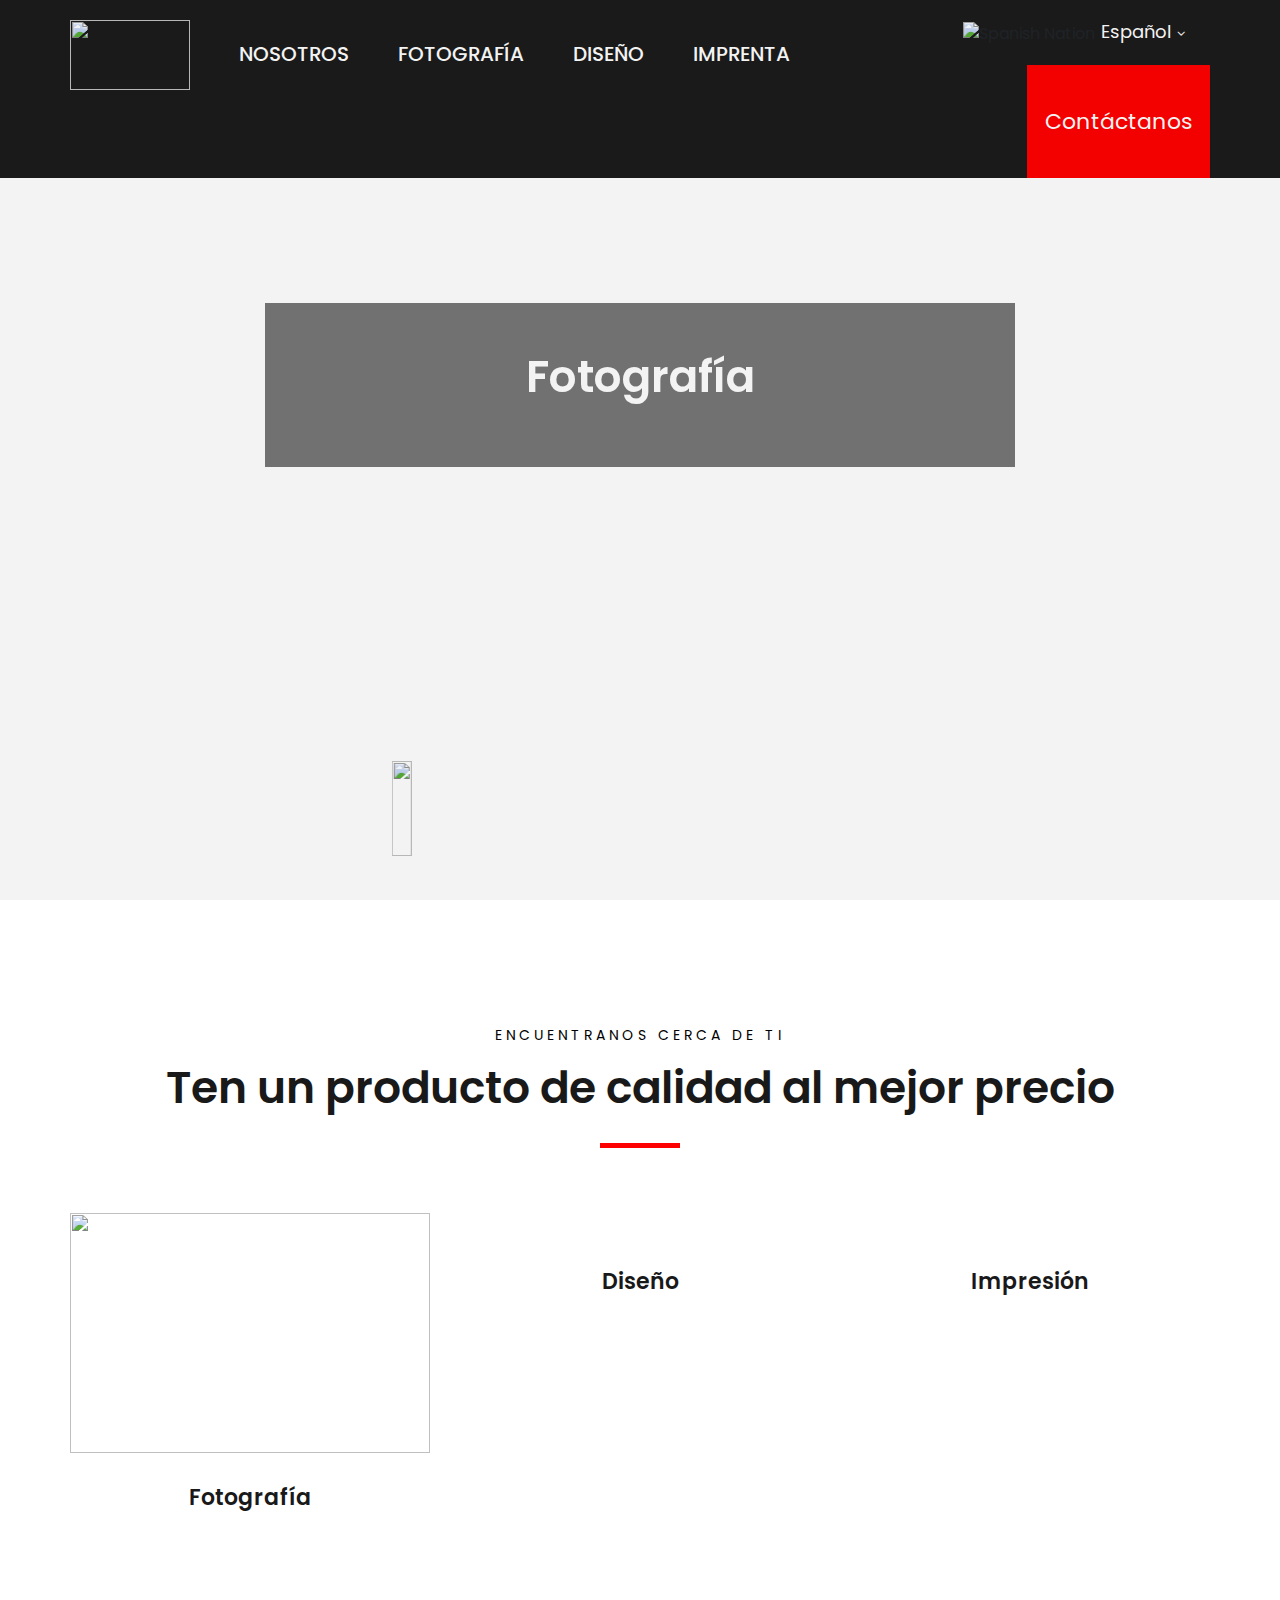
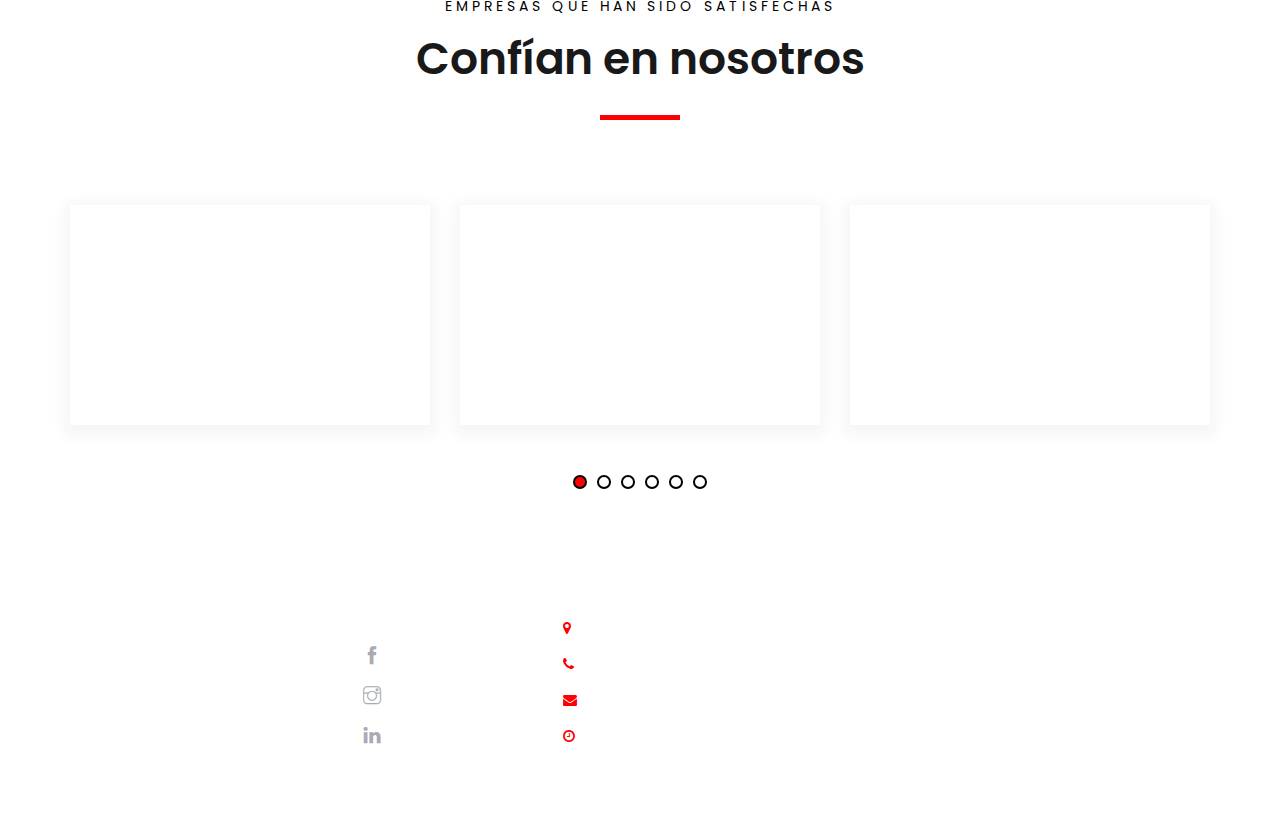
==== index.html @ b0d258b0 "Avance HTML's" ====
<!DOCTYPE html>
<html lang="zxx">

<head>
    <meta charset="UTF-8">
    <meta name="description" content="Editorial y Distribuidora de Libros S.A.C.">
    <meta name="keywords" content="Eddili, Santillana,libros, colegio, impresiones, banner">
    <meta name="viewport" content="width=device-width, initial-scale=1.0">
    <meta http-equiv="X-UA-Compatible" content="ie=edge">
    <title>Eddili S.A.C.</title>

    <!-- Google Font -->
    <link href="https://fonts.googleapis.com/css?family=Poppins:300,400,500,600,700,800,900&display=swap" rel="stylesheet">

    <!-- Css Styles -->
    <link rel="stylesheet" href="css/bootstrap.min.css" type="text/css">
    <link rel="stylesheet" href="css/font-awesome.min.css" type="text/css">
    <link rel="stylesheet" href="css/elegant-icons.css" type="text/css">
    <link rel="stylesheet" href="css/themify-icons.css" type="text/css">
    <link rel="stylesheet" href="css/nice-select.css" type="text/css">
    <link rel="stylesheet" href="css/jquery-ui.min.css" type="text/css">
    <link rel="stylesheet" href="css/owl.carousel.min.css" type="text/css">
    <link rel="stylesheet" href="css/magnific-popup.css" type="text/css">
    <link rel="stylesheet" href="css/slicknav.min.css" type="text/css">
    <link rel="stylesheet" href="css/style.css" type="text/css">
</head>

<body>
    <!-- Page Preloder -->
    <div id="preloder">
        <div class="loader"></div>
    </div>

    <!-- Offcanvas Menu Section Begin -->
    <div class="offcanvas-menu-overlay"></div>
    <div class="canvas-open">
        <i class="icon_menu"></i>
    </div>
    <div class="offcanvas-menu-wrapper">
        <div class="canvas-close">
            <i class="icon_close"></i>
        </div>
        <div class="language-bar">
            <div class="language-option">
                <img src="img/Flag_of_Peru.svg.png" alt="" height="16" width="36">
                <span>Español</span>
                <i class="fa fa-angle-down"></i>
                <div class="flag-dropdown">
                    <ul>
                        <li><a href="#">English</a></li>
                        <li><a href="#">Español</a></li>
                        
                    </ul>
                </div>
            </div>
            <div class="property-btn">
                <a href="./contact.html" class="property-sub">Solicitar cotización</a>
            </div>
        </div>
        <nav class="main-menu">
            <ul>
                <li class="active"><a href="./index.html">Inicio</a></li>
                <li><a href="./fotografia.html">Fotografía</a></li>
                <li><a href="./diseño.html">Diseño</a></li>
                <li><a href="./imprenta.html">Imprenta</a></li>
                <li><a href="./nosotros.html">Nosotros</a></li>
                <li><a href="./contacto.html">Contáctanos</a></li>
            </ul>
        </nav>
       
    </div>
    <!-- Offcanvas Menu Section End -->

    <!-- Header Section Begin -->
       <!-- Header Section Begin -->
   <header class="header-section">
    <div class="top-nav">
        <div class="container">
            <div class="row">
                <div class="col-lg-8">
                    <nav class="main-menu">
                        <ul>
                            <li><a href="./index.html"><img src="img/LOGO-2.png" alt="" height="70" width="120"></a></li>
                            <li><a href="./nosotros.html">Nosotros</a></li>
                            <li><a href="./fotografia.html">Fotografía</a></li>
                            <li><a href="./diseno.html">Diseño</a></li>
                            <li><a href="./imprenta.html">Imprenta</a></li>

                        </ul>
                    </nav>
                </div>
                <div class="col-lg-4">
                    <div class="top-right">
                        <div class="language-option">
                            <img src="img/Flag_of_Peru.svg.png" alt="Spanish Nation" height="16" width="36">
                            <span>Español</span>
                            <i class="fa fa-angle-down"></i>
                            <div class="flag-dropdown">
                                <ul>
                                    <li><a href="#">English</a></li>
                                    <li><a href="#">Español</a></li>
                                 
                                </ul>
                            </div>
                        </div>
                        <a href="./contacto.html" class="property-sub">Contáctanos</a>
                    </div>
                </div>
            </div>
        </div>
    </div>
    
</header>
<!-- Header End -->
    <!-- Header End -->

    <!-- Hero Section Begin -->
    <section class="hero-section">
        <div class="hero-items owl-carousel">
            <div class="single-hero-item set-bg" data-setbg="img/foto.jpg">
                <div class="container">
                    <div class="row">
                        <div class="col-lg-8 offset-lg-2">
                            <div class="hero-text">
                                
                                <h2>Fotografía</h2>
                               
                            </div>
                        </div>
                    </div>
                </div>
            </div>
            
            <div class="single-hero-item set-bg" data-setbg="img/dise.jpg">
                <div class="container">
                    <div class="row">
                        <div class="col-lg-8 offset-lg-2">
                            <div class="hero-text">
                                
                                <h2>Diseño</h2>
                               
                            </div>
                        </div>
                    </div>
                </div>
            </div>

            <div class="single-hero-item set-bg" data-setbg="img/FONDO---IMPRENTA.jpg">
                <div class="container">
                    <div class="row">
                        <div class="col-lg-8 offset-lg-2">
                            <div class="hero-text">
                                
                                <h2>Impresión</h2>
                               
                            </div>
                        </div>
                    </div>
                </div>
            </div>
            
        </div>
        <div class="thumbnail-pic">
            <div class="thumbs owl-carousel">
                <div class="item">
                    <img src="img/foto.jpg" alt="" height="95" width="150">
                </div>
                <div class="item">
                    <img src="img/dise.jpg" alt="">
                </div>
                <div class="item">
                    <img src="img/FONDO---IMPRENTA.jpg" alt="">
                </div>
            </div>
        </div>
    </section>
    <!-- Hero Section End -->

   

    <!-- How It Works Section Begin -->
    <section class="howit-works spad">
        <div class="container">
            <div class="row">
                <div class="col-lg-12">
                    <div class="section-title">
                        <span>Encuentranos cerca de ti</span>
                        <h2>Ten un producto de calidad al mejor precio</h2>
                    </div>
                </div>
            </div>
            <div class="row">
                <div class="col-lg-4">
                    <div class="single-howit-works">
                        <img src="img/foto.jpg" alt="" height="240" width="360">
                        <h4>Fotografía</h4>
                        
                    </div>
                </div>
                <div class="col-lg-4">
                    <div class="single-howit-works">
                        <img src="img/dise.jpg" alt="">
                        <h4>Diseño</h4>
                     
                    </div>
                </div>
                <div class="col-lg-4">
                    <div class="single-howit-works">
                        <img src="img/FONDO---IMPRENTA.jpg" alt="">
                        <h4>Impresión</h4>
                      
                    </div>
                </div>
            </div>
        </div>
    </section>
    <!-- How It Works Section End -->

    <!-- Feature Section Begin -->

    <!-- Partner Carousel Section Begin -->
    <div class="container">
        <div class="row">
            <div class="col-lg-12">
                <div class="section-title">
                    <span>Empresas que han sido satisfechas</span>
                    <h2>Confían en nosotros</h2>
                </div>
            </div>
        </div>
   
    
    <!-- Partner Carousel Section End -->   
            
            

            <div class="row">
                <div class="feature-carousel owl-carousel">
                    

                    <div class="col-lg-4">
                        <div class="feature-item">
                            <div class="fi-pic set-bg">
                                <div class="pic-tag">
                                    <img src="img/eddili/owner/CLIENTES/Larcomar.png" alt="">
                                </div>
                            </div>
                        </div>
                    </div>

                    <div class="col-lg-4">
                        <div class="feature-item">
                            <div class="fi-pic set-bg">
                                <div class="pic-tag">
                                    <img src="img/eddili/owner/CLIENTES/ATÚN FLORIDA.jpg" alt="">
                                </div>
                            </div>
                        </div>
                    </div>

                    <div class="col-lg-4">
                        <div class="feature-item">
                            <div class="fi-pic set-bg">
                                <div class="pic-tag">
                                    <img src="img/eddili/owner/CLIENTES/CENCOSUD.jpg" alt="">
                                </div>
                            </div>
                        </div>
                    </div>

                    <div class="col-lg-4">
                        <div class="feature-item">
                            <div class="fi-pic set-bg">
                                <div class="pic-tag">
                                    <img src="img/eddili/owner/CLIENTES/CONTOMETROS ESPECIALES.jpg" alt="">
                                </div>
                            </div>
                        </div>
                    </div>

                    <div class="col-lg-4">
                        <div class="feature-item">
                            <div class="fi-pic set-bg">
                                <div class="pic-tag">
                                    <img src="img/eddili/owner/CLIENTES/CORPORACIÓN FURUKAWA.jpg" alt="">
                                </div>
                            </div>
                        </div>
                    </div>

                    <div class="col-lg-4">
                        <div class="feature-item">
                            <div class="fi-pic set-bg">
                                <div class="pic-tag">
                                    <img src="img/eddili/owner/CLIENTES/GRUPO SAN PABLO.jpg" alt="">
                                </div>
                            </div>
                        </div>
                    </div>

                    <div class="col-lg-4">
                        <div class="feature-item">
                            <div class="fi-pic set-bg">
                                <div class="pic-tag">
                                    <img src="img/eddili/owner/CLIENTES/IK RESTAURANTE.jpg" alt="">
                                </div>
                            </div>
                        </div>
                    </div>

                    <div class="col-lg-4">
                        <div class="feature-item">
                            <div class="fi-pic set-bg">
                                <div class="pic-tag">
                                    <img src="img/eddili/owner/CLIENTES/MINKA.jpg" alt="">
                                </div>
                            </div>
                        </div>
                    </div>

                    <div class="col-lg-4">
                        <div class="feature-item">
                            <div class="fi-pic set-bg">
                                <div class="pic-tag">
                                    <img src="img/eddili/owner/CLIENTES/MUNICIPALIDAD DE SAN MIGUEL.jpg" alt="">
                                </div>
                            </div>
                        </div>
                    </div>

                    <div class="col-lg-4">
                        <div class="feature-item">
                            <div class="fi-pic set-bg">
                                <div class="pic-tag">
                                    <img src="img/eddili/owner/CLIENTES/TOTTUS.jpg" alt="">
                                </div>
                            </div>
                        </div>
                    </div>

                    <div class="col-lg-4">
                        <div class="feature-item">
                            <div class="fi-pic set-bg">
                                <div class="pic-tag">
                                    <img src="img/eddili/owner/CLIENTES/TURRON JOEL.jpg" alt="">
                                </div>
                            </div>
                        </div>
                    </div>

                    <div class="col-lg-4">
                        <div class="feature-item">
                            <div class="fi-pic set-bg">
                                <div class="pic-tag">
                                    <img src="img/eddili/owner/CLIENTES/Universidad_de_Lima_logo.png" alt="">
                                </div>
                            </div>
                        </div>
                    </div>

                    <div class="col-lg-4">
                        <div class="feature-item">
                            <div class="fi-pic set-bg">
                                <div class="pic-tag">
                                    <img src="img/eddili/owner/CLIENTES/GLP.jpg" alt="">
                                </div>
                            </div>
                        </div>
                    </div>

                    <div class="col-lg-4">
                        <div class="feature-item">
                            <div class="fi-pic set-bg">
                                <div class="pic-tag">
                                    <img src="img/eddili/owner/CLIENTES/KIO.jpg" alt="">
                                </div>
                            </div>
                        </div>
                    </div>

                    <div class="col-lg-4">
                        <div class="feature-item">
                            <div class="fi-pic set-bg">
                                <div class="pic-tag">
                                    <img src="img/eddili/owner/CLIENTES/logo plaza norte.jpg" alt="">
                                </div>
                            </div>
                        </div>
                    </div>

                    <div class="col-lg-4">
                        <div class="feature-item">
                            <div class="fi-pic set-bg">
                                <div class="pic-tag">
                                    <img src="img/eddili/owner/CLIENTES/MIS COSTILLITAS.jpg" alt="">
                                </div>
                            </div>
                        </div>
                    </div>

                    <div class="col-lg-4">
                        <div class="feature-item">
                            <div class="fi-pic set-bg">
                                <div class="pic-tag">
                                    <img src="img/eddili/owner/CLIENTES/FARMAINDUSTRIA.jpg" alt="">
                                </div>
                            </div>
                        </div>
                    </div>


                    




                    
                </div>
            </div>
        </div>
    </section>
    <!-- Feature Section End -->

    <!-- Video Section Begin -->
    
    <!-- Video Section End -->

    


   

   
 

  <!-- Footer Section Begin -->
 <footer class="footer-section set-bg" data-setbg="img/footer-bg.jpg">
    <div class="container">
        <div class="footer-text">
            <div class="row">
                <div class="col-lg-3">
                    <div class="footer-logo">
                        <div class="logo">
                            <a href="#"><img src="img/logo_blanco.png" alt=""></a>
                        </div>
                        
                    </div>
                </div>
                
                <div class="col-lg-2">
                    <div class="footer-widget">
                        <h4>Redes Sociales</h4>
                        <ul class="social">
                            <li><i class="ti-facebook"></i> <a href="https://www.facebook.com/eddilisacperu/?modal=admin_todo_tour" target="_blank">Facebook</a></li>
                            <li><i class="ti-instagram"></i> <a href="https://www.instagram.com/eddilisac_peru/?hl=es-la" target="_blank">Instagram</a></li>
                            <li><i class="ti-linkedin"></i> <a href="https://www.linkedin.com/company/eddilisacperu/?originalSubdomain=pe" target="_blank">LinkedIn</a></li>
                        </ul>
                    </div>
                </div>
                <div class="verticalLine">
                    </div>
                <div class="col-lg-6">
                    <div class="footer-widget">
                        <h4>Contáctanos</h4>
                        <ul class="contact-option">
                            <li><i class="fa fa-map-marker"></i> Av. Universitaria 636 San Miguel - Lima</li>
                            <li><i class="fa fa-phone"></i>997921551 / 01-263-6697</li>
                            <li><i class="fa fa-envelope"></i> luisgescudero@hotmail.com / eddilisac@gmail.com</li>
                            <li><i class="fa fa-clock-o"></i> Lun - Sab, 09 AM - 09 PM</li>
                        </ul>
                    </div>
                </div>
            </div>
        </div>
    </div>
</footer>
<!-- Footer Section End -->

    <!-- Js Plugins -->
    <script src="js/jquery-3.3.1.min.js"></script>
    <script src="js/bootstrap.min.js"></script>
    <script src="js/jquery.magnific-popup.min.js"></script>
    <script src="js/jquery.nice-select.min.js"></script>
    <script src="js/jquery.slicknav.js"></script>
    <script src="js/jquery-ui.min.js"></script>
    <script src="js/owl.carousel.min.js"></script>
    <script src="js/main.js"></script>
</body>

</html>
---- css/elegant-icons.css ----
@font-face {
	font-family: 'ElegantIcons';
	src:url('../fonts/ElegantIcons.eot');
	src:url('../fonts/ElegantIcons.eot?#iefix') format('embedded-opentype'),
		url('../fonts/ElegantIcons.woff') format('woff'),
		url('../fonts/ElegantIcons.ttf') format('truetype'),
		url('../fonts/ElegantIcons.svg#ElegantIcons') format('svg');
	font-weight: normal;
	font-style: normal;
}

/* Use the following CSS code if you want to use data attributes for inserting your icons */
[data-icon]:before {
	font-family: 'ElegantIcons';
	content: attr(data-icon);
	speak: none;
	font-weight: normal;
	font-variant: normal;
	text-transform: none;
	line-height: 1;
	-webkit-font-smoothing: antialiased;
	-moz-osx-font-smoothing: grayscale;
}

/* Use the following CSS code if you want to have a class per icon */
/*
Instead of a list of all class selectors,
you can use the generic selector below, but it's slower:
[class*="your-class-prefix"] {
*/
.arrow_up, .arrow_down, .arrow_left, .arrow_right, .arrow_left-up, .arrow_right-up, .arrow_right-down, .arrow_left-down, .arrow-up-down, .arrow_up-down_alt, .arrow_left-right_alt, .arrow_left-right, .arrow_expand_alt2, .arrow_expand_alt, .arrow_condense, .arrow_expand, .arrow_move, .arrow_carrot-up, .arrow_carrot-down, .arrow_carrot-left, .arrow_carrot-right, .arrow_carrot-2up, .arrow_carrot-2down, .arrow_carrot-2left, .arrow_carrot-2right, .arrow_carrot-up_alt2, .arrow_carrot-down_alt2, .arrow_carrot-left_alt2, .arrow_carrot-right_alt2, .arrow_carrot-2up_alt2, .arrow_carrot-2down_alt2, .arrow_carrot-2left_alt2, .arrow_carrot-2right_alt2, .arrow_triangle-up, .arrow_triangle-down, .arrow_triangle-left, .arrow_triangle-right, .arrow_triangle-up_alt2, .arrow_triangle-down_alt2, .arrow_triangle-left_alt2, .arrow_triangle-right_alt2, .arrow_back, .icon_minus-06, .icon_plus, .icon_close, .icon_check, .icon_minus_alt2, .icon_plus_alt2, .icon_close_alt2, .icon_check_alt2, .icon_zoom-out_alt, .icon_zoom-in_alt, .icon_search, .icon_box-empty, .icon_box-selected, .icon_minus-box, .icon_plus-box, .icon_box-checked, .icon_circle-empty, .icon_circle-slelected, .icon_stop_alt2, .icon_stop, .icon_pause_alt2, .icon_pause, .icon_menu, .icon_menu-square_alt2, .icon_menu-circle_alt2, .icon_ul, .icon_ol, .icon_adjust-horiz, .icon_adjust-vert, .icon_document_alt, .icon_documents_alt, .icon_pencil, .icon_pencil-edit_alt, .icon_pencil-edit, .icon_folder-alt, .icon_folder-open_alt, .icon_folder-add_alt, .icon_info_alt, .icon_error-oct_alt, .icon_error-circle_alt, .icon_error-triangle_alt, .icon_question_alt2, .icon_question, .icon_comment_alt, .icon_chat_alt, .icon_vol-mute_alt, .icon_volume-low_alt, .icon_volume-high_alt, .icon_quotations, .icon_quotations_alt2, .icon_clock_alt, .icon_lock_alt, .icon_lock-open_alt, .icon_key_alt, .icon_cloud_alt, .icon_cloud-upload_alt, .icon_cloud-download_alt, .icon_image, .icon_images, .icon_lightbulb_alt, .icon_gift_alt, .icon_house_alt, .icon_genius, .icon_mobile, .icon_tablet, .icon_laptop, .icon_desktop, .icon_camera_alt, .icon_mail_alt, .icon_cone_alt, .icon_ribbon_alt, .icon_bag_alt, .icon_creditcard, .icon_cart_alt, .icon_paperclip, .icon_tag_alt, .icon_tags_alt, .icon_trash_alt, .icon_cursor_alt, .icon_mic_alt, .icon_compass_alt, .icon_pin_alt, .icon_pushpin_alt, .icon_map_alt, .icon_drawer_alt, .icon_toolbox_alt, .icon_book_alt, .icon_calendar, .icon_film, .icon_table, .icon_contacts_alt, .icon_headphones, .icon_lifesaver, .icon_piechart, .icon_refresh, .icon_link_alt, .icon_link, .icon_loading, .icon_blocked, .icon_archive_alt, .icon_heart_alt, .icon_star_alt, .icon_star-half_alt, .icon_star, .icon_star-half, .icon_tools, .icon_tool, .icon_cog, .icon_cogs, .arrow_up_alt, .arrow_down_alt, .arrow_left_alt, .arrow_right_alt, .arrow_left-up_alt, .arrow_right-up_alt, .arrow_right-down_alt, .arrow_left-down_alt, .arrow_condense_alt, .arrow_expand_alt3, .arrow_carrot_up_alt, .arrow_carrot-down_alt, .arrow_carrot-left_alt, .arrow_carrot-right_alt, .arrow_carrot-2up_alt, .arrow_carrot-2dwnn_alt, .arrow_carrot-2left_alt, .arrow_carrot-2right_alt, .arrow_triangle-up_alt, .arrow_triangle-down_alt, .arrow_triangle-left_alt, .arrow_triangle-right_alt, .icon_minus_alt, .icon_plus_alt, .icon_close_alt, .icon_check_alt, .icon_zoom-out, .icon_zoom-in, .icon_stop_alt, .icon_menu-square_alt, .icon_menu-circle_alt, .icon_document, .icon_documents, .icon_pencil_alt, .icon_folder, .icon_folder-open, .icon_folder-add, .icon_folder_upload, .icon_folder_download, .icon_info, .icon_error-circle, .icon_error-oct, .icon_error-triangle, .icon_question_alt, .icon_comment, .icon_chat, .icon_vol-mute, .icon_volume-low, .icon_volume-high, .icon_quotations_alt, .icon_clock, .icon_lock, .icon_lock-open, .icon_key, .icon_cloud, .icon_cloud-upload, .icon_cloud-download, .icon_lightbulb, .icon_gift, .icon_house, .icon_camera, .icon_mail, .icon_cone, .icon_ribbon, .icon_bag, .icon_cart, .icon_tag, .icon_tags, .icon_trash, .icon_cursor, .icon_mic, .icon_compass, .icon_pin, .icon_pushpin, .icon_map, .icon_drawer, .icon_toolbox, .icon_book, .icon_contacts, .icon_archive, .icon_heart, .icon_profile, .icon_group, .icon_grid-2x2, .icon_grid-3x3, .icon_music, .icon_pause_alt, .icon_phone, .icon_upload, .icon_download, .social_facebook, .social_twitter, .social_pinterest, .social_googleplus, .social_tumblr, .social_tumbleupon, .social_wordpress, .social_instagram, .social_dribbble, .social_vimeo, .social_linkedin, .social_rss, .social_deviantart, .social_share, .social_myspace, .social_skype, .social_youtube, .social_picassa, .social_googledrive, .social_flickr, .social_blogger, .social_spotify, .social_delicious, .social_facebook_circle, .social_twitter_circle, .social_pinterest_circle, .social_googleplus_circle, .social_tumblr_circle, .social_stumbleupon_circle, .social_wordpress_circle, .social_instagram_circle, .social_dribbble_circle, .social_vimeo_circle, .social_linkedin_circle, .social_rss_circle, .social_deviantart_circle, .social_share_circle, .social_myspace_circle, .social_skype_circle, .social_youtube_circle, .social_picassa_circle, .social_googledrive_alt2, .social_flickr_circle, .social_blogger_circle, .social_spotify_circle, .social_delicious_circle, .social_facebook_square, .social_twitter_square, .social_pinterest_square, .social_googleplus_square, .social_tumblr_square, .social_stumbleupon_square, .social_wordpress_square, .social_instagram_square, .social_dribbble_square, .social_vimeo_square, .social_linkedin_square, .social_rss_square, .social_deviantart_square, .social_share_square, .social_myspace_square, .social_skype_square, .social_youtube_square, .social_picassa_square, .social_googledrive_square, .social_flickr_square, .social_blogger_square, .social_spotify_square, .social_delicious_square, .icon_printer, .icon_calulator, .icon_building, .icon_floppy, .icon_drive, .icon_search-2, .icon_id, .icon_id-2, .icon_puzzle, .icon_like, .icon_dislike, .icon_mug, .icon_currency, .icon_wallet, .icon_pens, .icon_easel, .icon_flowchart, .icon_datareport, .icon_briefcase, .icon_shield, .icon_percent, .icon_globe, .icon_globe-2, .icon_target, .icon_hourglass, .icon_balance, .icon_rook, .icon_printer-alt, .icon_calculator_alt, .icon_building_alt, .icon_floppy_alt, .icon_drive_alt, .icon_search_alt, .icon_id_alt, .icon_id-2_alt, .icon_puzzle_alt, .icon_like_alt, .icon_dislike_alt, .icon_mug_alt, .icon_currency_alt, .icon_wallet_alt, .icon_pens_alt, .icon_easel_alt, .icon_flowchart_alt, .icon_datareport_alt, .icon_briefcase_alt, .icon_shield_alt, .icon_percent_alt, .icon_globe_alt, .icon_clipboard {
	font-family: 'ElegantIcons';
	speak: none;
	font-style: normal;
	font-weight: normal;
	font-variant: normal;
	text-transform: none;
	line-height: 1;
	-webkit-font-smoothing: antialiased;
}
.arrow_up:before {
	content: "\21";
}
.arrow_down:before {
	content: "\22";
}
.arrow_left:before {
	content: "\23";
}
.arrow_right:before {
	content: "\24";
}
.arrow_left-up:before {
	content: "\25";
}
.arrow_right-up:before {
	content: "\26";
}
.arrow_right-down:before {
	content: "\27";
}
.arrow_left-down:before {
	content: "\28";
}
.arrow-up-down:before {
	content: "\29";
}
.arrow_up-down_alt:before {
	content: "\2a";
}
.arrow_left-right_alt:before {
	content: "\2b";
}
.arrow_left-right:before {
	content: "\2c";
}
.arrow_expand_alt2:before {
	content: "\2d";
}
.arrow_expand_alt:before {
	content: "\2e";
}
.arrow_condense:before {
	content: "\2f";
}
.arrow_expand:before {
	content: "\30";
}
.arrow_move:before {
	content: "\31";
}
.arrow_carrot-up:before {
	content: "\32";
}
.arrow_carrot-down:before {
	content: "\33";
}
.arrow_carrot-left:before {
	content: "\34";
}
.arrow_carrot-right:before {
	content: "\35";
}
.arrow_carrot-2up:before {
	content: "\36";
}
.arrow_carrot-2down:before {
	content: "\37";
}
.arrow_carrot-2left:before {
	content: "\38";
}
.arrow_carrot-2right:before {
	content: "\39";
}
.arrow_carrot-up_alt2:before {
	content: "\3a";
}
.arrow_carrot-down_alt2:before {
	content: "\3b";
}
.arrow_carrot-left_alt2:before {
	content: "\3c";
}
.arrow_carrot-right_alt2:before {
	content: "\3d";
}
.arrow_carrot-2up_alt2:before {
	content: "\3e";
}
.arrow_carrot-2down_alt2:before {
	content: "\3f";
}
.arrow_carrot-2left_alt2:before {
	content: "\40";
}
.arrow_carrot-2right_alt2:before {
	content: "\41";
}
.arrow_triangle-up:before {
	content: "\42";
}
.arrow_triangle-down:before {
	content: "\43";
}
.arrow_triangle-left:before {
	content: "\44";
}
.arrow_triangle-right:before {
	content: "\45";
}
.arrow_triangle-up_alt2:before {
	content: "\46";
}
.arrow_triangle-down_alt2:before {
	content: "\47";
}
.arrow_triangle-left_alt2:before {
	content: "\48";
}
.arrow_triangle-right_alt2:before {
	content: "\49";
}
.arrow_back:before {
	content: "\4a";
}
.icon_minus-06:before {
	content: "\4b";
}
.icon_plus:before {
	content: "\4c";
}
.icon_close:before {
	content: "\4d";
}
.icon_check:before {
	content: "\4e";
}
.icon_minus_alt2:before {
	content: "\4f";
}
.icon_plus_alt2:before {
	content: "\50";
}
.icon_close_alt2:before {
	content: "\51";
}
.icon_check_alt2:before {
	content: "\52";
}
.icon_zoom-out_alt:before {
	content: "\53";
}
.icon_zoom-in_alt:before {
	content: "\54";
}
.icon_search:before {
	content: "\55";
}
.icon_box-empty:before {
	content: "\56";
}
.icon_box-selected:before {
	content: "\57";
}
.icon_minus-box:before {
	content: "\58";
}
.icon_plus-box:before {
	content: "\59";
}
.icon_box-checked:before {
	content: "\5a";
}
.icon_circle-empty:before {
	content: "\5b";
}
.icon_circle-slelected:before {
	content: "\5c";
}
.icon_stop_alt2:before {
	content: "\5d";
}
.icon_stop:before {
	content: "\5e";
}
.icon_pause_alt2:before {
	content: "\5f";
}
.icon_pause:before {
	content: "\60";
}
.icon_menu:before {
	content: "\61";
}
.icon_menu-square_alt2:before {
	content: "\62";
}
.icon_menu-circle_alt2:before {
	content: "\63";
}
.icon_ul:before {
	content: "\64";
}
.icon_ol:before {
	content: "\65";
}
.icon_adjust-horiz:before {
	content: "\66";
}
.icon_adjust-vert:before {
	content: "\67";
}
.icon_document_alt:before {
	content: "\68";
}
.icon_documents_alt:before {
	content: "\69";
}
.icon_pencil:before {
	content: "\6a";
}
.icon_pencil-edit_alt:before {
	content: "\6b";
}
.icon_pencil-edit:before {
	content: "\6c";
}
.icon_folder-alt:before {
	content: "\6d";
}
.icon_folder-open_alt:before {
	content: "\6e";
}
.icon_folder-add_alt:before {
	content: "\6f";
}
.icon_info_alt:before {
	content: "\70";
}
.icon_error-oct_alt:before {
	content: "\71";
}
.icon_error-circle_alt:before {
	content: "\72";
}
.icon_error-triangle_alt:before {
	content: "\73";
}
.icon_question_alt2:before {
	content: "\74";
}
.icon_question:before {
	content: "\75";
}
.icon_comment_alt:before {
	content: "\76";
}
.icon_chat_alt:before {
	content: "\77";
}
.icon_vol-mute_alt:before {
	content: "\78";
}
.icon_volume-low_alt:before {
	content: "\79";
}
.icon_volume-high_alt:before {
	content: "\7a";
}
.icon_quotations:before {
	content: "\7b";
}
.icon_quotations_alt2:before {
	content: "\7c";
}
.icon_clock_alt:before {
	content: "\7d";
}
.icon_lock_alt:before {
	content: "\7e";
}
.icon_lock-open_alt:before {
	content: "\e000";
}
.icon_key_alt:before {
	content: "\e001";
}
.icon_cloud_alt:before {
	content: "\e002";
}
.icon_cloud-upload_alt:before {
	content: "\e003";
}
.icon_cloud-download_alt:before {
	content: "\e004";
}
.icon_image:before {
	content: "\e005";
}
.icon_images:before {
	content: "\e006";
}
.icon_lightbulb_alt:before {
	content: "\e007";
}
.icon_gift_alt:before {
	content: "\e008";
}
.icon_house_alt:before {
	content: "\e009";
}
.icon_genius:before {
	content: "\e00a";
}
.icon_mobile:before {
	content: "\e00b";
}
.icon_tablet:before {
	content: "\e00c";
}
.icon_laptop:before {
	content: "\e00d";
}
.icon_desktop:before {
	content: "\e00e";
}
.icon_camera_alt:before {
	content: "\e00f";
}
.icon_mail_alt:before {
	content: "\e010";
}
.icon_cone_alt:before {
	content: "\e011";
}
.icon_ribbon_alt:before {
	content: "\e012";
}
.icon_bag_alt:before {
	content: "\e013";
}
.icon_creditcard:before {
	content: "\e014";
}
.icon_cart_alt:before {
	content: "\e015";
}
.icon_paperclip:before {
	content: "\e016";
}
.icon_tag_alt:before {
	content: "\e017";
}
.icon_tags_alt:before {
	content: "\e018";
}
.icon_trash_alt:before {
	content: "\e019";
}
.icon_cursor_alt:before {
	content: "\e01a";
}
.icon_mic_alt:before {
	content: "\e01b";
}
.icon_compass_alt:before {
	content: "\e01c";
}
.icon_pin_alt:before {
	content: "\e01d";
}
.icon_pushpin_alt:before {
	content: "\e01e";
}
.icon_map_alt:before {
	content: "\e01f";
}
.icon_drawer_alt:before {
	content: "\e020";
}
.icon_toolbox_alt:before {
	content: "\e021";
}
.icon_book_alt:before {
	content: "\e022";
}
.icon_calendar:before {
	content: "\e023";
}
.icon_film:before {
	content: "\e024";
}
.icon_table:before {
	content: "\e025";
}
.icon_contacts_alt:before {
	content: "\e026";
}
.icon_headphones:before {
	content: "\e027";
}
.icon_lifesaver:before {
	content: "\e028";
}
.icon_piechart:before {
	content: "\e029";
}
.icon_refresh:before {
	content: "\e02a";
}
.icon_link_alt:before {
	content: "\e02b";
}
.icon_link:before {
	content: "\e02c";
}
.icon_loading:before {
	content: "\e02d";
}
.icon_blocked:before {
	content: "\e02e";
}
.icon_archive_alt:before {
	content: "\e02f";
}
.icon_heart_alt:before {
	content: "\e030";
}
.icon_star_alt:before {
	content: "\e031";
}
.icon_star-half_alt:before {
	content: "\e032";
}
.icon_star:before {
	content: "\e033";
}
.icon_star-half:before {
	content: "\e034";
}
.icon_tools:before {
	content: "\e035";
}
.icon_tool:before {
	content: "\e036";
}
.icon_cog:before {
	content: "\e037";
}
.icon_cogs:before {
	content: "\e038";
}
.arrow_up_alt:before {
	content: "\e039";
}
.arrow_down_alt:before {
	content: "\e03a";
}
.arrow_left_alt:before {
	content: "\e03b";
}
.arrow_right_alt:before {
	content: "\e03c";
}
.arrow_left-up_alt:before {
	content: "\e03d";
}
.arrow_right-up_alt:before {
	content: "\e03e";
}
.arrow_right-down_alt:before {
	content: "\e03f";
}
.arrow_left-down_alt:before {
	content: "\e040";
}
.arrow_condense_alt:before {
	content: "\e041";
}
.arrow_expand_alt3:before {
	content: "\e042";
}
.arrow_carrot_up_alt:before {
	content: "\e043";
}
.arrow_carrot-down_alt:before {
	content: "\e044";
}
.arrow_carrot-left_alt:before {
	content: "\e045";
}
.arrow_carrot-right_alt:before {
	content: "\e046";
}
.arrow_carrot-2up_alt:before {
	content: "\e047";
}
.arrow_carrot-2dwnn_alt:before {
	content: "\e048";
}
.arrow_carrot-2left_alt:before {
	content: "\e049";
}
.arrow_carrot-2right_alt:before {
	content: "\e04a";
}
.arrow_triangle-up_alt:before {
	content: "\e04b";
}
.arrow_triangle-down_alt:before {
	content: "\e04c";
}
.arrow_triangle-left_alt:before {
	content: "\e04d";
}
.arrow_triangle-right_alt:before {
	content: "\e04e";
}
.icon_minus_alt:before {
	content: "\e04f";
}
.icon_plus_alt:before {
	content: "\e050";
}
.icon_close_alt:before {
	content: "\e051";
}
.icon_check_alt:before {
	content: "\e052";
}
.icon_zoom-out:before {
	content: "\e053";
}
.icon_zoom-in:before {
	content: "\e054";
}
.icon_stop_alt:before {
	content: "\e055";
}
.icon_menu-square_alt:before {
	content: "\e056";
}
.icon_menu-circle_alt:before {
	content: "\e057";
}
.icon_document:before {
	content: "\e058";
}
.icon_documents:before {
	content: "\e059";
}
.icon_pencil_alt:before {
	content: "\e05a";
}
.icon_folder:before {
	content: "\e05b";
}
.icon_folder-open:before {
	content: "\e05c";
}
.icon_folder-add:before {
	content: "\e05d";
}
.icon_folder_upload:before {
	content: "\e05e";
}
.icon_folder_download:before {
	content: "\e05f";
}
.icon_info:before {
	content: "\e060";
}
.icon_error-circle:before {
	content: "\e061";
}
.icon_error-oct:before {
	content: "\e062";
}
.icon_error-triangle:before {
	content: "\e063";
}
.icon_question_alt:before {
	content: "\e064";
}
.icon_comment:before {
	content: "\e065";
}
.icon_chat:before {
	content: "\e066";
}
.icon_vol-mute:before {
	content: "\e067";
}
.icon_volume-low:before {
	content: "\e068";
}
.icon_volume-high:before {
	content: "\e069";
}
.icon_quotations_alt:before {
	content: "\e06a";
}
.icon_clock:before {
	content: "\e06b";
}
.icon_lock:before {
	content: "\e06c";
}
.icon_lock-open:before {
	content: "\e06d";
}
.icon_key:before {
	content: "\e06e";
}
.icon_cloud:before {
	content: "\e06f";
}
.icon_cloud-upload:before {
	content: "\e070";
}
.icon_cloud-download:before {
	content: "\e071";
}
.icon_lightbulb:before {
	content: "\e072";
}
.icon_gift:before {
	content: "\e073";
}
.icon_house:before {
	content: "\e074";
}
.icon_camera:before {
	content: "\e075";
}
.icon_mail:before {
	content: "\e076";
}
.icon_cone:before {
	content: "\e077";
}
.icon_ribbon:before {
	content: "\e078";
}
.icon_bag:before {
	content: "\e079";
}
.icon_cart:before {
	content: "\e07a";
}
.icon_tag:before {
	content: "\e07b";
}
.icon_tags:before {
	content: "\e07c";
}
.icon_trash:before {
	content: "\e07d";
}
.icon_cursor:before {
	content: "\e07e";
}
.icon_mic:before {
	content: "\e07f";
}
.icon_compass:before {
	content: "\e080";
}
.icon_pin:before {
	content: "\e081";
}
.icon_pushpin:before {
	content: "\e082";
}
.icon_map:before {
	content: "\e083";
}
.icon_drawer:before {
	content: "\e084";
}
.icon_toolbox:before {
	content: "\e085";
}
.icon_book:before {
	content: "\e086";
}
.icon_contacts:before {
	content: "\e087";
}
.icon_archive:before {
	content: "\e088";
}
.icon_heart:before {
	content: "\e089";
}
.icon_profile:before {
	content: "\e08a";
}
.icon_group:before {
	content: "\e08b";
}
.icon_grid-2x2:before {
	content: "\e08c";
}
.icon_grid-3x3:before {
	content: "\e08d";
}
.icon_music:before {
	content: "\e08e";
}
.icon_pause_alt:before {
	content: "\e08f";
}
.icon_phone:before {
	content: "\e090";
}
.icon_upload:before {
	content: "\e091";
}
.icon_download:before {
	content: "\e092";
}
.social_facebook:before {
	content: "\e093";
}
.social_twitter:before {
	content: "\e094";
}
.social_pinterest:before {
	content: "\e095";
}
.social_googleplus:before {
	content: "\e096";
}
.social_tumblr:before {
	content: "\e097";
}
.social_tumbleupon:before {
	content: "\e098";
}
.social_wordpress:before {
	content: "\e099";
}
.social_instagram:before {
	content: "\e09a";
}
.social_dribbble:before {
	content: "\e09b";
}
.social_vimeo:before {
	content: "\e09c";
}
.social_linkedin:before {
	content: "\e09d";
}
.social_rss:before {
	content: "\e09e";
}
.social_deviantart:before {
	content: "\e09f";
}
.social_share:before {
	content: "\e0a0";
}
.social_myspace:before {
	content: "\e0a1";
}
.social_skype:before {
	content: "\e0a2";
}
.social_youtube:before {
	content: "\e0a3";
}
.social_picassa:before {
	content: "\e0a4";
}
.social_googledrive:before {
	content: "\e0a5";
}
.social_flickr:before {
	content: "\e0a6";
}
.social_blogger:before {
	content: "\e0a7";
}
.social_spotify:before {
	content: "\e0a8";
}
.social_delicious:before {
	content: "\e0a9";
}
.social_facebook_circle:before {
	content: "\e0aa";
}
.social_twitter_circle:before {
	content: "\e0ab";
}
.social_pinterest_circle:before {
	content: "\e0ac";
}
.social_googleplus_circle:before {
	content: "\e0ad";
}
.social_tumblr_circle:before {
	content: "\e0ae";
}
.social_stumbleupon_circle:before {
	content: "\e0af";
}
.social_wordpress_circle:before {
	content: "\e0b0";
}
.social_instagram_circle:before {
	content: "\e0b1";
}
.social_dribbble_circle:before {
	content: "\e0b2";
}
.social_vimeo_circle:before {
	content: "\e0b3";
}
.social_linkedin_circle:before {
	content: "\e0b4";
}
.social_rss_circle:before {
	content: "\e0b5";
}
.social_deviantart_circle:before {
	content: "\e0b6";
}
.social_share_circle:before {
	content: "\e0b7";
}
.social_myspace_circle:before {
	content: "\e0b8";
}
.social_skype_circle:before {
	content: "\e0b9";
}
.social_youtube_circle:before {
	content: "\e0ba";
}
.social_picassa_circle:before {
	content: "\e0bb";
}
.social_googledrive_alt2:before {
	content: "\e0bc";
}
.social_flickr_circle:before {
	content: "\e0bd";
}
.social_blogger_circle:before {
	content: "\e0be";
}
.social_spotify_circle:before {
	content: "\e0bf";
}
.social_delicious_circle:before {
	content: "\e0c0";
}
.social_facebook_square:before {
	content: "\e0c1";
}
.social_twitter_square:before {
	content: "\e0c2";
}
.social_pinterest_square:before {
	content: "\e0c3";
}
.social_googleplus_square:before {
	content: "\e0c4";
}
.social_tumblr_square:before {
	content: "\e0c5";
}
.social_stumbleupon_square:before {
	content: "\e0c6";
}
.social_wordpress_square:before {
	content: "\e0c7";
}
.social_instagram_square:before {
	content: "\e0c8";
}
.social_dribbble_square:before {
	content: "\e0c9";
}
.social_vimeo_square:before {
	content: "\e0ca";
}
.social_linkedin_square:before {
	content: "\e0cb";
}
.social_rss_square:before {
	content: "\e0cc";
}
.social_deviantart_square:before {
	content: "\e0cd";
}
.social_share_square:before {
	content: "\e0ce";
}
.social_myspace_square:before {
	content: "\e0cf";
}
.social_skype_square:before {
	content: "\e0d0";
}
.social_youtube_square:before {
	content: "\e0d1";
}
.social_picassa_square:before {
	content: "\e0d2";
}
.social_googledrive_square:before {
	content: "\e0d3";
}
.social_flickr_square:before {
	content: "\e0d4";
}
.social_blogger_square:before {
	content: "\e0d5";
}
.social_spotify_square:before {
	content: "\e0d6";
}
.social_delicious_square:before {
	content: "\e0d7";
}
.icon_printer:before {
	content: "\e103";
}
.icon_calulator:before {
	content: "\e0ee";
}
.icon_building:before {
	content: "\e0ef";
}
.icon_floppy:before {
	content: "\e0e8";
}
.icon_drive:before {
	content: "\e0ea";
}
.icon_search-2:before {
	content: "\e101";
}
.icon_id:before {
	content: "\e107";
}
.icon_id-2:before {
	content: "\e108";
}
.icon_puzzle:before {
	content: "\e102";
}
.icon_like:before {
	content: "\e106";
}
.icon_dislike:before {
	content: "\e0eb";
}
.icon_mug:before {
	content: "\e105";
}
.icon_currency:before {
	content: "\e0ed";
}
.icon_wallet:before {
	content: "\e100";
}
.icon_pens:before {
	content: "\e104";
}
.icon_easel:before {
	content: "\e0e9";
}
.icon_flowchart:before {
	content: "\e109";
}
.icon_datareport:before {
	content: "\e0ec";
}
.icon_briefcase:before {
	content: "\e0fe";
}
.icon_shield:before {
	content: "\e0f6";
}
.icon_percent:before {
	content: "\e0fb";
}
.icon_globe:before {
	content: "\e0e2";
}
.icon_globe-2:before {
	content: "\e0e3";
}
.icon_target:before {
	content: "\e0f5";
}
.icon_hourglass:before {
	content: "\e0e1";
}
.icon_balance:before {
	content: "\e0ff";
}
.icon_rook:before {
	content: "\e0f8";
}
.icon_printer-alt:before {
	content: "\e0fa";
}
.icon_calculator_alt:before {
	content: "\e0e7";
}
.icon_building_alt:before {
	content: "\e0fd";
}
.icon_floppy_alt:before {
	content: "\e0e4";
}
.icon_drive_alt:before {
	content: "\e0e5";
}
.icon_search_alt:before {
	content: "\e0f7";
}
.icon_id_alt:before {
	content: "\e0e0";
}
.icon_id-2_alt:before {
	content: "\e0fc";
}
.icon_puzzle_alt:before {
	content: "\e0f9";
}
.icon_like_alt:before {
	content: "\e0dd";
}
.icon_dislike_alt:before {
	content: "\e0f1";
}
.icon_mug_alt:before {
	content: "\e0dc";
}
.icon_currency_alt:before {
	content: "\e0f3";
}
.icon_wallet_alt:before {
	content: "\e0d8";
}
.icon_pens_alt:before {
	content: "\e0db";
}
.icon_easel_alt:before {
	content: "\e0f0";
}
.icon_flowchart_alt:before {
	content: "\e0df";
}
.icon_datareport_alt:before {
	content: "\e0f2";
}
.icon_briefcase_alt:before {
	content: "\e0f4";
}
.icon_shield_alt:before {
	content: "\e0d9";
}
.icon_percent_alt:before {
	content: "\e0da";
}
.icon_globe_alt:before {
	content: "\e0de";
}
.icon_clipboard:before {
	content: "\e0e6";
}


	.glyph {
		float: left;
		text-align: center;
		padding: .75em;
		margin: .4em 1.5em .75em 0;
		width: 6em;
text-shadow: none;
	}
        .glyph_big {
        font-size: 128px;
        color: #59c5dc;
        float: left;
        margin-right: 20px;
        }

        .glyph div { padding-bottom: 10px;}

	.glyph input {
		font-family: consolas, monospace;
		font-size: 12px;
		width: 100%;
		text-align: center;
		border: 0;
		box-shadow: 0 0 0 1px #ccc;
		padding: .2em;
                -moz-border-radius: 5px;
                -webkit-border-radius: 5px;
	}
	.centered {
		margin-left: auto;
		margin-right: auto;
	}
	.glyph .fs1 {
		font-size: 2em;
	}
---- css/themify-icons.css ----
@font-face {
	font-family: 'themify';
	src:url('../fonts/themify.eot?-fvbane');
	src:url('../fonts/themify.eot?#iefix-fvbane') format('embedded-opentype'),
		url('../fonts/themify.woff?-fvbane') format('woff'),
		url('../fonts/themify.ttf?-fvbane') format('truetype'),
		url('../fonts/themify.svg?-fvbane#themify') format('svg');
	font-weight: normal;
	font-style: normal;
}

[class^="ti-"], [class*=" ti-"] {
	font-family: 'themify';
	speak: none;
	font-style: normal;
	font-weight: normal;
	font-variant: normal;
	text-transform: none;
	line-height: 1;

	/* Better Font Rendering =========== */
	-webkit-font-smoothing: antialiased;
	-moz-osx-font-smoothing: grayscale;
}

.ti-wand:before {
	content: "\e600";
}
.ti-volume:before {
	content: "\e601";
}
.ti-user:before {
	content: "\e602";
}
.ti-unlock:before {
	content: "\e603";
}
.ti-unlink:before {
	content: "\e604";
}
.ti-trash:before {
	content: "\e605";
}
.ti-thought:before {
	content: "\e606";
}
.ti-target:before {
	content: "\e607";
}
.ti-tag:before {
	content: "\e608";
}
.ti-tablet:before {
	content: "\e609";
}
.ti-star:before {
	content: "\e60a";
}
.ti-spray:before {
	content: "\e60b";
}
.ti-signal:before {
	content: "\e60c";
}
.ti-shopping-cart:before {
	content: "\e60d";
}
.ti-shopping-cart-full:before {
	content: "\e60e";
}
.ti-settings:before {
	content: "\e60f";
}
.ti-search:before {
	content: "\e610";
}
.ti-zoom-in:before {
	content: "\e611";
}
.ti-zoom-out:before {
	content: "\e612";
}
.ti-cut:before {
	content: "\e613";
}
.ti-ruler:before {
	content: "\e614";
}
.ti-ruler-pencil:before {
	content: "\e615";
}
.ti-ruler-alt:before {
	content: "\e616";
}
.ti-bookmark:before {
	content: "\e617";
}
.ti-bookmark-alt:before {
	content: "\e618";
}
.ti-reload:before {
	content: "\e619";
}
.ti-plus:before {
	content: "\e61a";
}
.ti-pin:before {
	content: "\e61b";
}
.ti-pencil:before {
	content: "\e61c";
}
.ti-pencil-alt:before {
	content: "\e61d";
}
.ti-paint-roller:before {
	content: "\e61e";
}
.ti-paint-bucket:before {
	content: "\e61f";
}
.ti-na:before {
	content: "\e620";
}
.ti-mobile:before {
	content: "\e621";
}
.ti-minus:before {
	content: "\e622";
}
.ti-medall:before {
	content: "\e623";
}
.ti-medall-alt:before {
	content: "\e624";
}
.ti-marker:before {
	content: "\e625";
}
.ti-marker-alt:before {
	content: "\e626";
}
.ti-arrow-up:before {
	content: "\e627";
}
.ti-arrow-right:before {
	content: "\e628";
}
.ti-arrow-left:before {
	content: "\e629";
}
.ti-arrow-down:before {
	content: "\e62a";
}
.ti-lock:before {
	content: "\e62b";
}
.ti-location-arrow:before {
	content: "\e62c";
}
.ti-link:before {
	content: "\e62d";
}
.ti-layout:before {
	content: "\e62e";
}
.ti-layers:before {
	content: "\e62f";
}
.ti-layers-alt:before {
	content: "\e630";
}
.ti-key:before {
	content: "\e631";
}
.ti-import:before {
	content: "\e632";
}
.ti-image:before {
	content: "\e633";
}
.ti-heart:before {
	content: "\e634";
}
.ti-heart-broken:before {
	content: "\e635";
}
.ti-hand-stop:before {
	content: "\e636";
}
.ti-hand-open:before {
	content: "\e637";
}
.ti-hand-drag:before {
	content: "\e638";
}
.ti-folder:before {
	content: "\e639";
}
.ti-flag:before {
	content: "\e63a";
}
.ti-flag-alt:before {
	content: "\e63b";
}
.ti-flag-alt-2:before {
	content: "\e63c";
}
.ti-eye:before {
	content: "\e63d";
}
.ti-export:before {
	content: "\e63e";
}
.ti-exchange-vertical:before {
	content: "\e63f";
}
.ti-desktop:before {
	content: "\e640";
}
.ti-cup:before {
	content: "\e641";
}
.ti-crown:before {
	content: "\e642";
}
.ti-comments:before {
	content: "\e643";
}
.ti-comment:before {
	content: "\e644";
}
.ti-comment-alt:before {
	content: "\e645";
}
.ti-close:before {
	content: "\e646";
}
.ti-clip:before {
	content: "\e647";
}
.ti-angle-up:before {
	content: "\e648";
}
.ti-angle-right:before {
	content: "\e649";
}
.ti-angle-left:before {
	content: "\e64a";
}
.ti-angle-down:before {
	content: "\e64b";
}
.ti-check:before {
	content: "\e64c";
}
.ti-check-box:before {
	content: "\e64d";
}
.ti-camera:before {
	content: "\e64e";
}
.ti-announcement:before {
	content: "\e64f";
}
.ti-brush:before {
	content: "\e650";
}
.ti-briefcase:before {
	content: "\e651";
}
.ti-bolt:before {
	content: "\e652";
}
.ti-bolt-alt:before {
	content: "\e653";
}
.ti-blackboard:before {
	content: "\e654";
}
.ti-bag:before {
	content: "\e655";
}
.ti-move:before {
	content: "\e656";
}
.ti-arrows-vertical:before {
	content: "\e657";
}
.ti-arrows-horizontal:before {
	content: "\e658";
}
.ti-fullscreen:before {
	content: "\e659";
}
.ti-arrow-top-right:before {
	content: "\e65a";
}
.ti-arrow-top-left:before {
	content: "\e65b";
}
.ti-arrow-circle-up:before {
	content: "\e65c";
}
.ti-arrow-circle-right:before {
	content: "\e65d";
}
.ti-arrow-circle-left:before {
	content: "\e65e";
}
.ti-arrow-circle-down:before {
	content: "\e65f";
}
.ti-angle-double-up:before {
	content: "\e660";
}
.ti-angle-double-right:before {
	content: "\e661";
}
.ti-angle-double-left:before {
	content: "\e662";
}
.ti-angle-double-down:before {
	content: "\e663";
}
.ti-zip:before {
	content: "\e664";
}
.ti-world:before {
	content: "\e665";
}
.ti-wheelchair:before {
	content: "\e666";
}
.ti-view-list:before {
	content: "\e667";
}
.ti-view-list-alt:before {
	content: "\e668";
}
.ti-view-grid:before {
	content: "\e669";
}
.ti-uppercase:before {
	content: "\e66a";
}
.ti-upload:before {
	content: "\e66b";
}
.ti-underline:before {
	content: "\e66c";
}
.ti-truck:before {
	content: "\e66d";
}
.ti-timer:before {
	content: "\e66e";
}
.ti-ticket:before {
	content: "\e66f";
}
.ti-thumb-up:before {
	content: "\e670";
}
.ti-thumb-down:before {
	content: "\e671";
}
.ti-text:before {
	content: "\e672";
}
.ti-stats-up:before {
	content: "\e673";
}
.ti-stats-down:before {
	content: "\e674";
}
.ti-split-v:before {
	content: "\e675";
}
.ti-split-h:before {
	content: "\e676";
}
.ti-smallcap:before {
	content: "\e677";
}
.ti-shine:before {
	content: "\e678";
}
.ti-shift-right:before {
	content: "\e679";
}
.ti-shift-left:before {
	content: "\e67a";
}
.ti-shield:before {
	content: "\e67b";
}
.ti-notepad:before {
	content: "\e67c";
}
.ti-server:before {
	content: "\e67d";
}
.ti-quote-right:before {
	content: "\e67e";
}
.ti-quote-left:before {
	content: "\e67f";
}
.ti-pulse:before {
	content: "\e680";
}
.ti-printer:before {
	content: "\e681";
}
.ti-power-off:before {
	content: "\e682";
}
.ti-plug:before {
	content: "\e683";
}
.ti-pie-chart:before {
	content: "\e684";
}
.ti-paragraph:before {
	content: "\e685";
}
.ti-panel:before {
	content: "\e686";
}
.ti-package:before {
	content: "\e687";
}
.ti-music:before {
	content: "\e688";
}
.ti-music-alt:before {
	content: "\e689";
}
.ti-mouse:before {
	content: "\e68a";
}
.ti-mouse-alt:before {
	content: "\e68b";
}
.ti-money:before {
	content: "\e68c";
}
.ti-microphone:before {
	content: "\e68d";
}
.ti-menu:before {
	content: "\e68e";
}
.ti-menu-alt:before {
	content: "\e68f";
}
.ti-map:before {
	content: "\e690";
}
.ti-map-alt:before {
	content: "\e691";
}
.ti-loop:before {
	content: "\e692";
}
.ti-location-pin:before {
	content: "\e693";
}
.ti-list:before {
	content: "\e694";
}
.ti-light-bulb:before {
	content: "\e695";
}
.ti-Italic:before {
	content: "\e696";
}
.ti-info:before {
	content: "\e697";
}
.ti-infinite:before {
	content: "\e698";
}
.ti-id-badge:before {
	content: "\e699";
}
.ti-hummer:before {
	content: "\e69a";
}
.ti-home:before {
	content: "\e69b";
}
.ti-help:before {
	content: "\e69c";
}
.ti-headphone:before {
	content: "\e69d";
}
.ti-harddrives:before {
	content: "\e69e";
}
.ti-harddrive:before {
	content: "\e69f";
}
.ti-gift:before {
	content: "\e6a0";
}
.ti-game:before {
	content: "\e6a1";
}
.ti-filter:before {
	content: "\e6a2";
}
.ti-files:before {
	content: "\e6a3";
}
.ti-file:before {
	content: "\e6a4";
}
.ti-eraser:before {
	content: "\e6a5";
}
.ti-envelope:before {
	content: "\e6a6";
}
.ti-download:before {
	content: "\e6a7";
}
.ti-direction:before {
	content: "\e6a8";
}
.ti-direction-alt:before {
	content: "\e6a9";
}
.ti-dashboard:before {
	content: "\e6aa";
}
.ti-control-stop:before {
	content: "\e6ab";
}
.ti-control-shuffle:before {
	content: "\e6ac";
}
.ti-control-play:before {
	content: "\e6ad";
}
.ti-control-pause:before {
	content: "\e6ae";
}
.ti-control-forward:before {
	content: "\e6af";
}
.ti-control-backward:before {
	content: "\e6b0";
}
.ti-cloud:before {
	content: "\e6b1";
}
.ti-cloud-up:before {
	content: "\e6b2";
}
.ti-cloud-down:before {
	content: "\e6b3";
}
.ti-clipboard:before {
	content: "\e6b4";
}
.ti-car:before {
	content: "\e6b5";
}
.ti-calendar:before {
	content: "\e6b6";
}
.ti-book:before {
	content: "\e6b7";
}
.ti-bell:before {
	content: "\e6b8";
}
.ti-basketball:before {
	content: "\e6b9";
}
.ti-bar-chart:before {
	content: "\e6ba";
}
.ti-bar-chart-alt:before {
	content: "\e6bb";
}
.ti-back-right:before {
	content: "\e6bc";
}
.ti-back-left:before {
	content: "\e6bd";
}
.ti-arrows-corner:before {
	content: "\e6be";
}
.ti-archive:before {
	content: "\e6bf";
}
.ti-anchor:before {
	content: "\e6c0";
}
.ti-align-right:before {
	content: "\e6c1";
}
.ti-align-left:before {
	content: "\e6c2";
}
.ti-align-justify:before {
	content: "\e6c3";
}
.ti-align-center:before {
	content: "\e6c4";
}
.ti-alert:before {
	content: "\e6c5";
}
.ti-alarm-clock:before {
	content: "\e6c6";
}
.ti-agenda:before {
	content: "\e6c7";
}
.ti-write:before {
	content: "\e6c8";
}
.ti-window:before {
	content: "\e6c9";
}
.ti-widgetized:before {
	content: "\e6ca";
}
.ti-widget:before {
	content: "\e6cb";
}
.ti-widget-alt:before {
	content: "\e6cc";
}
.ti-wallet:before {
	content: "\e6cd";
}
.ti-video-clapper:before {
	content: "\e6ce";
}
.ti-video-camera:before {
	content: "\e6cf";
}
.ti-vector:before {
	content: "\e6d0";
}
.ti-themify-logo:before {
	content: "\e6d1";
}
.ti-themify-favicon:before {
	content: "\e6d2";
}
.ti-themify-favicon-alt:before {
	content: "\e6d3";
}
.ti-support:before {
	content: "\e6d4";
}
.ti-stamp:before {
	content: "\e6d5";
}
.ti-split-v-alt:before {
	content: "\e6d6";
}
.ti-slice:before {
	content: "\e6d7";
}
.ti-shortcode:before {
	content: "\e6d8";
}
.ti-shift-right-alt:before {
	content: "\e6d9";
}
.ti-shift-left-alt:before {
	content: "\e6da";
}
.ti-ruler-alt-2:before {
	content: "\e6db";
}
.ti-receipt:before {
	content: "\e6dc";
}
.ti-pin2:before {
	content: "\e6dd";
}
.ti-pin-alt:before {
	content: "\e6de";
}
.ti-pencil-alt2:before {
	content: "\e6df";
}
.ti-palette:before {
	content: "\e6e0";
}
.ti-more:before {
	content: "\e6e1";
}
.ti-more-alt:before {
	content: "\e6e2";
}
.ti-microphone-alt:before {
	content: "\e6e3";
}
.ti-magnet:before {
	content: "\e6e4";
}
.ti-line-double:before {
	content: "\e6e5";
}
.ti-line-dotted:before {
	content: "\e6e6";
}
.ti-line-dashed:before {
	content: "\e6e7";
}
.ti-layout-width-full:before {
	content: "\e6e8";
}
.ti-layout-width-default:before {
	content: "\e6e9";
}
.ti-layout-width-default-alt:before {
	content: "\e6ea";
}
.ti-layout-tab:before {
	content: "\e6eb";
}
.ti-layout-tab-window:before {
	content: "\e6ec";
}
.ti-layout-tab-v:before {
	content: "\e6ed";
}
.ti-layout-tab-min:before {
	content: "\e6ee";
}
.ti-layout-slider:before {
	content: "\e6ef";
}
.ti-layout-slider-alt:before {
	content: "\e6f0";
}
.ti-layout-sidebar-right:before {
	content: "\e6f1";
}
.ti-layout-sidebar-none:before {
	content: "\e6f2";
}
.ti-layout-sidebar-left:before {
	content: "\e6f3";
}
.ti-layout-placeholder:before {
	content: "\e6f4";
}
.ti-layout-menu:before {
	content: "\e6f5";
}
.ti-layout-menu-v:before {
	content: "\e6f6";
}
.ti-layout-menu-separated:before {
	content: "\e6f7";
}
.ti-layout-menu-full:before {
	content: "\e6f8";
}
.ti-layout-media-right-alt:before {
	content: "\e6f9";
}
.ti-layout-media-right:before {
	content: "\e6fa";
}
.ti-layout-media-overlay:before {
	content: "\e6fb";
}
.ti-layout-media-overlay-alt:before {
	content: "\e6fc";
}
.ti-layout-media-overlay-alt-2:before {
	content: "\e6fd";
}
.ti-layout-media-left-alt:before {
	content: "\e6fe";
}
.ti-layout-media-left:before {
	content: "\e6ff";
}
.ti-layout-media-center-alt:before {
	content: "\e700";
}
.ti-layout-media-center:before {
	content: "\e701";
}
.ti-layout-list-thumb:before {
	content: "\e702";
}
.ti-layout-list-thumb-alt:before {
	content: "\e703";
}
.ti-layout-list-post:before {
	content: "\e704";
}
.ti-layout-list-large-image:before {
	content: "\e705";
}
.ti-layout-line-solid:before {
	content: "\e706";
}
.ti-layout-grid4:before {
	content: "\e707";
}
.ti-layout-grid3:before {
	content: "\e708";
}
.ti-layout-grid2:before {
	content: "\e709";
}
.ti-layout-grid2-thumb:before {
	content: "\e70a";
}
.ti-layout-cta-right:before {
	content: "\e70b";
}
.ti-layout-cta-left:before {
	content: "\e70c";
}
.ti-layout-cta-center:before {
	content: "\e70d";
}
.ti-layout-cta-btn-right:before {
	content: "\e70e";
}
.ti-layout-cta-btn-left:before {
	content: "\e70f";
}
.ti-layout-column4:before {
	content: "\e710";
}
.ti-layout-column3:before {
	content: "\e711";
}
.ti-layout-column2:before {
	content: "\e712";
}
.ti-layout-accordion-separated:before {
	content: "\e713";
}
.ti-layout-accordion-merged:before {
	content: "\e714";
}
.ti-layout-accordion-list:before {
	content: "\e715";
}
.ti-ink-pen:before {
	content: "\e716";
}
.ti-info-alt:before {
	content: "\e717";
}
.ti-help-alt:before {
	content: "\e718";
}
.ti-headphone-alt:before {
	content: "\e719";
}
.ti-hand-point-up:before {
	content: "\e71a";
}
.ti-hand-point-right:before {
	content: "\e71b";
}
.ti-hand-point-left:before {
	content: "\e71c";
}
.ti-hand-point-down:before {
	content: "\e71d";
}
.ti-gallery:before {
	content: "\e71e";
}
.ti-face-smile:before {
	content: "\e71f";
}
.ti-face-sad:before {
	content: "\e720";
}
.ti-credit-card:before {
	content: "\e721";
}
.ti-control-skip-forward:before {
	content: "\e722";
}
.ti-control-skip-backward:before {
	content: "\e723";
}
.ti-control-record:before {
	content: "\e724";
}
.ti-control-eject:before {
	content: "\e725";
}
.ti-comments-smiley:before {
	content: "\e726";
}
.ti-brush-alt:before {
	content: "\e727";
}
.ti-youtube:before {
	content: "\e728";
}
.ti-vimeo:before {
	content: "\e729";
}
.ti-twitter:before {
	content: "\e72a";
}
.ti-time:before {
	content: "\e72b";
}
.ti-tumblr:before {
	content: "\e72c";
}
.ti-skype:before {
	content: "\e72d";
}
.ti-share:before {
	content: "\e72e";
}
.ti-share-alt:before {
	content: "\e72f";
}
.ti-rocket:before {
	content: "\e730";
}
.ti-pinterest:before {
	content: "\e731";
}
.ti-new-window:before {
	content: "\e732";
}
.ti-microsoft:before {
	content: "\e733";
}
.ti-list-ol:before {
	content: "\e734";
}
.ti-linkedin:before {
	content: "\e735";
}
.ti-layout-sidebar-2:before {
	content: "\e736";
}
.ti-layout-grid4-alt:before {
	content: "\e737";
}
.ti-layout-grid3-alt:before {
	content: "\e738";
}
.ti-layout-grid2-alt:before {
	content: "\e739";
}
.ti-layout-column4-alt:before {
	content: "\e73a";
}
.ti-layout-column3-alt:before {
	content: "\e73b";
}
.ti-layout-column2-alt:before {
	content: "\e73c";
}
.ti-instagram:before {
	content: "\e73d";
}
.ti-google:before {
	content: "\e73e";
}
.ti-github:before {
	content: "\e73f";
}
.ti-flickr:before {
	content: "\e740";
}
.ti-facebook:before {
	content: "\e741";
}
.ti-dropbox:before {
	content: "\e742";
}
.ti-dribbble:before {
	content: "\e743";
}
.ti-apple:before {
	content: "\e744";
}
.ti-android:before {
	content: "\e745";
}
.ti-save:before {
	content: "\e746";
}
.ti-save-alt:before {
	content: "\e747";
}
.ti-yahoo:before {
	content: "\e748";
}
.ti-wordpress:before {
	content: "\e749";
}
.ti-vimeo-alt:before {
	content: "\e74a";
}
.ti-twitter-alt:before {
	content: "\e74b";
}
.ti-tumblr-alt:before {
	content: "\e74c";
}
.ti-trello:before {
	content: "\e74d";
}
.ti-stack-overflow:before {
	content: "\e74e";
}
.ti-soundcloud:before {
	content: "\e74f";
}
.ti-sharethis:before {
	content: "\e750";
}
.ti-sharethis-alt:before {
	content: "\e751";
}
.ti-reddit:before {
	content: "\e752";
}
.ti-pinterest-alt:before {
	content: "\e753";
}
.ti-microsoft-alt:before {
	content: "\e754";
}
.ti-linux:before {
	content: "\e755";
}
.ti-jsfiddle:before {
	content: "\e756";
}
.ti-joomla:before {
	content: "\e757";
}
.ti-html5:before {
	content: "\e758";
}
.ti-flickr-alt:before {
	content: "\e759";
}
.ti-email:before {
	content: "\e75a";
}
.ti-drupal:before {
	content: "\e75b";
}
.ti-dropbox-alt:before {
	content: "\e75c";
}
.ti-css3:before {
	content: "\e75d";
}
.ti-rss:before {
	content: "\e75e";
}
.ti-rss-alt:before {
	content: "\e75f";
}
---- css/nice-select.css ----
.nice-select {
  -webkit-tap-highlight-color: transparent;
  background-color: #fff;
  border-radius: 5px;
  border: solid 1px #e8e8e8;
  box-sizing: border-box;
  clear: both;
  cursor: pointer;
  display: block;
  float: left;
  font-family: inherit;
  font-size: 14px;
  font-weight: normal;
  height: 42px;
  line-height: 40px;
  outline: none;
  padding-left: 18px;
  padding-right: 30px;
  position: relative;
  text-align: left !important;
  -webkit-transition: all 0.2s ease-in-out;
  transition: all 0.2s ease-in-out;
  -webkit-user-select: none;
     -moz-user-select: none;
      -ms-user-select: none;
          user-select: none;
  white-space: nowrap;
  width: auto; }
  .nice-select:hover {
    border-color: #dbdbdb; }
  .nice-select:active, .nice-select.open, .nice-select:focus {
    border-color: #999; }
  .nice-select:after {
    border-bottom: 2px solid #999;
    border-right: 2px solid #999;
    content: '';
    display: block;
    height: 5px;
    margin-top: -4px;
    pointer-events: none;
    position: absolute;
    right: 12px;
    top: 50%;
    -webkit-transform-origin: 66% 66%;
        -ms-transform-origin: 66% 66%;
            transform-origin: 66% 66%;
    -webkit-transform: rotate(45deg);
        -ms-transform: rotate(45deg);
            transform: rotate(45deg);
    -webkit-transition: all 0.15s ease-in-out;
    transition: all 0.15s ease-in-out;
    width: 5px; }
  .nice-select.open:after {
    -webkit-transform: rotate(-135deg);
        -ms-transform: rotate(-135deg);
            transform: rotate(-135deg); }
  .nice-select.open .list {
    opacity: 1;
    pointer-events: auto;
    -webkit-transform: scale(1) translateY(0);
        -ms-transform: scale(1) translateY(0);
            transform: scale(1) translateY(0); }
  .nice-select.disabled {
    border-color: #ededed;
    color: #999;
    pointer-events: none; }
    .nice-select.disabled:after {
      border-color: #cccccc; }
  .nice-select.wide {
    width: 100%; }
    .nice-select.wide .list {
      left: 0 !important;
      right: 0 !important; }
  .nice-select.right {
    float: right; }
    .nice-select.right .list {
      left: auto;
      right: 0; }
  .nice-select.small {
    font-size: 12px;
    height: 36px;
    line-height: 34px; }
    .nice-select.small:after {
      height: 4px;
      width: 4px; }
    .nice-select.small .option {
      line-height: 34px;
      min-height: 34px; }
  .nice-select .list {
    background-color: #fff;
    border-radius: 5px;
    box-shadow: 0 0 0 1px rgba(68, 68, 68, 0.11);
    box-sizing: border-box;
    margin-top: 4px;
    opacity: 0;
    overflow: hidden;
    padding: 0;
    pointer-events: none;
    position: absolute;
    top: 100%;
    left: 0;
    -webkit-transform-origin: 50% 0;
        -ms-transform-origin: 50% 0;
            transform-origin: 50% 0;
    -webkit-transform: scale(0.75) translateY(-21px);
        -ms-transform: scale(0.75) translateY(-21px);
            transform: scale(0.75) translateY(-21px);
    -webkit-transition: all 0.2s cubic-bezier(0.5, 0, 0, 1.25), opacity 0.15s ease-out;
    transition: all 0.2s cubic-bezier(0.5, 0, 0, 1.25), opacity 0.15s ease-out;
    z-index: 9; }
    .nice-select .list:hover .option:not(:hover) {
      background-color: transparent !important; }
  .nice-select .option {
    cursor: pointer;
    font-weight: 400;
    line-height: 40px;
    list-style: none;
    min-height: 40px;
    outline: none;
    padding-left: 18px;
    padding-right: 29px;
    text-align: left;
    -webkit-transition: all 0.2s;
    transition: all 0.2s; }
    .nice-select .option:hover, .nice-select .option.focus, .nice-select .option.selected.focus {
      background-color: #f6f6f6; }
    .nice-select .option.selected {
      font-weight: bold; }
    .nice-select .option.disabled {
      background-color: transparent;
      color: #999;
      cursor: default; }

.no-csspointerevents .nice-select .list {
  display: none; }

.no-csspointerevents .nice-select.open .list {
  display: block; }
---- css/style.css ----
/******************************************************************
  Template Name: Azenta
  Description: Azenta Properties HTML Template
  Author: colorlib
  Author URI: https://colorlib.com
  Version: 1.0
  Created: Colorlib
******************************************************************/

/*------------------------------------------------------------------
[Table of contents]

1.  Template default CSS
	1.1	Variables
	1.2	Mixins
	1.3	Flexbox
	1.4	Reset
2.  Helper Css
3.  Header Section
4.  Hero Section
5.  Feature Section
6.  Top Properties Section
7.  Agent Section
8.  Latest News Section
9.  Contact
10.  Footer Style

-------------------------------------------------------------------*/

/*----------------------------------------*/

/* Template default CSS
/*----------------------------------------*/

html, body {
	height: 100%;
	font-family: "Poppins", sans-serif;
	-webkit-font-smoothing: antialiased;
	font-smoothing: antialiased;
}
h1, h2, h3, h4, h5, h6 {
	margin: 0;
	color: #111111;
	font-weight: 400;
	font-family: "Poppins", sans-serif;
}
h1 {
	font-size: 70px;
}
h2 {
	font-size: 36px;
}
h3 {
	font-size: 30px;
}
h4 {
	font-size: 24px;
}
h5 {
	font-size: 18px;
}
h6 {
	font-size: 16px;
}
p {
	font-size: 16px;
	font-family: "Poppins", sans-serif;
	color: #707079;
	font-weight: 400;
	line-height: 26px;
	margin: 0 0 15px 0;
}
img {
	max-width: 100%;
}
input:focus, select:focus, button:focus, textarea:focus {
	outline: none;
}
a:hover, a:focus {
	text-decoration: none;
	outline: none;
	color: #fff;
}
ul, ol {
	padding: 0;
	margin: 0;
}
/*---------------------
  Helper CSS
-----------------------*/

.section-title {
	text-align: center;
	margin-bottom: 65px;
}
.section-title span {
	font-size: 14px;
	color: #000000;
	text-transform: uppercase;
	letter-spacing: 4px;
}
.section-title h2 {
	font-size: 44px;
	color: #19191a;
	font-weight: 600;
	position: relative;
	margin-top: 15px;
	padding-bottom: 34px;
}
.section-titles h2 {
	font-size: 50px;
	color: #19191a;
	font-weight: 600;
	position: relative;
	margin-top: 15px;
	padding-bottom: 34px;
}
.section-title h2:after {
	position: absolute;
	left: 0;
	bottom: 0;
	right: 0;
	height: 5px;
	width: 80px;
	background: #ff0000;
	content: "";
	margin: 0 auto;
}
.set-bg {
	background-repeat: no-repeat;
	background-size: cover;
	background-position: top center;
}
.spad {
	padding-top: 100px;
	padding-bottom: 100px;
}
.spad-2 {
	padding-top: 50px;
	padding-bottom: 70px;
}
.text-white h1, .text-white h2, .text-white h3, .text-white h4, .text-white h5, .text-white h6, .text-white p, .text-white span, .text-white li, .text-white a {
	color: #fff;
}
/* buttons */

.primary-btn {
	font-size: 14px;
	display: inline-block;
	color: #ffffff;
	background: #2cbdb8;
	padding: 12px 50px 10px;
}
.site-btn {
	display: inline-block;
	font-size: 14px;
	color: #ffffff;
	background: #ff0000;
	padding: 8px 30px 10px;
	border: 1px solid #000000;
}
/* Preloder */

#preloder {
	position: fixed;
	width: 100%;
	height: 100%;
	top: 0;
	left: 0;
	z-index: 999999;
	background: #000;
}
.loader {
	width: 40px;
	height: 40px;
	position: absolute;
	top: 50%;
	left: 50%;
	margin-top: -13px;
	margin-left: -13px;
	border-radius: 60px;
	animation: loader 0.8s linear infinite;
	-webkit-animation: loader 0.8s linear infinite;
}
@keyframes loader {
	0% {
		-webkit-transform: rotate(0deg);
		transform: rotate(0deg);
		border: 4px solid #f44336;
		border-left-color: transparent;
	}
	50% {
		-webkit-transform: rotate(180deg);
		transform: rotate(180deg);
		border: 4px solid #673ab7;
		border-left-color: transparent;
	}
	100% {
		-webkit-transform: rotate(360deg);
		transform: rotate(360deg);
		border: 4px solid #f44336;
		border-left-color: transparent;
	}
}
@-webkit-keyframes loader {
	0% {
		-webkit-transform: rotate(0deg);
		border: 4px solid #f44336;
		border-left-color: transparent;
	}
	50% {
		-webkit-transform: rotate(180deg);
		border: 4px solid #673ab7;
		border-left-color: transparent;
	}
	100% {
		-webkit-transform: rotate(360deg);
		border: 4px solid #f44336;
		border-left-color: transparent;
	}
}
/*---------------------
  Header
-----------------------*/

.canvas-open {
	display: none;
}
.offcanvas-menu-wrapper {
	display: none;
}
.header-section.header-normal .nav-logo {
	position: relative;
	z-index: 9;
	-webkit-box-shadow: 0 0 15px 5px rgba(44, 44, 44, 0.2);
	box-shadow: 0 0 15px 5px rgba(44, 44, 44, 0.2);
}
.top-nav {
	background: #1c1c1c;
}
.top-nav .main-menu ul li {
	list-style: none;
	display: inline-block;
	margin-right: 45px;
}
.top-nav .main-menu ul li:last-child {
	margin-right: 0;
}
.top-nav .main-menu ul li.active a {
	color: #ff0000;
}
.top-nav .main-menu ul li a {
	font-size: 20px;
	color: #ffffff;
	font-weight: 500;
	text-transform: uppercase;
	display: inline-block;
	padding: 20px 0;
	-webkit-transition: all 0.3s;
	-o-transition: all 0.3s;
	transition: all 0.3s;
}
.top-nav .main-menu ul li a:hover {
	color: #ff0000;
}
.top-nav .top-right {
	text-align: right;
}
.top-nav .top-right .language-option {
	display: inline-block;
	margin-right: 25px;
	position: relative;
	cursor: pointer;
	padding: 18px 0 19px;
}
.top-nav .top-right .language-option img {
	margin-right: 2px;
}
.top-nav .top-right .language-option span {
	font-size: 18px;
	color: #ffffff;
	display: inline-block;
	margin-right: 2px;
}
.top-nav .top-right .language-option i {
	color: #ffffff;
	font-size: 13px;
}
.top-nav .top-right .language-option:hover .flag-dropdown {
	top: 50px;
	opacity: 1;
	visibility: visible;
}
.top-nav .top-right .language-option .flag-dropdown {
	position: absolute;
	right: 0;
	top: 70px;
	background: #ffffff;
	min-width: 130px;
	-webkit-transition: all 0.3s;
	-o-transition: all 0.3s;
	transition: all 0.3s;
	opacity: 0;
	visibility: hidden;
	z-index: 99;
	border: 1px solid #e5e5e5;
}
.top-nav .top-right .language-option .flag-dropdown ul li {
	list-style: none;
}
.top-nav .top-right .language-option .flag-dropdown ul li a {
	font-size: 14px;
	color: #222222;
	display: block;
	padding: 10px 15px;
	text-align: left;
	-webkit-transition: all 0.3s;
	-o-transition: all 0.3s;
	transition: all 0.3s;
}
.top-nav .top-right .language-option .flag-dropdown ul li a:hover {
	color: #ff0000;
}
.top-nav .top-right .property-sub {
	display: inline-block;
	background: #ff0000;
	font-size: 22px;
	color: #ffffff;
	padding: 40px 18px;
}
.nav-logo .logo {
	padding: 36px 0;
}
.nav-logo .logo a {
	display: inline-block;
}
.nav-logo .nav-logo-right {
	text-align: right;
}
.nav-logo .nav-logo-right ul li {
	list-style: none;
	display: inline-block;
	margin-left: 45px;
	padding: 25px 0 25px;
}
.nav-logo .nav-logo-right ul li i {
	float: left;
	width: 50px;
	height: 50px;
	display: inline-block;
	text-align: center;
	border: 2px solid #D5F2F1;
	line-height: 45px;
	color: #2cbdb8;
	font-size: 20px;
	margin-right: 14px;
}
.nav-logo .nav-logo-right ul li .info-text {
	overflow: hidden;
	text-align: left;
}
.nav-logo .nav-logo-right ul li .info-text span {
	font-size: 14px;
	color: #707079;
	line-height: 15px;
	display: inline-block;
}
.nav-logo .nav-logo-right ul li .info-text p {
	color: #19191a;
	margin-bottom: 0;
	line-height: 18px;
	margin-top: 4px;
}
.nav-logo .nav-logo-right ul li .info-text p span {
	color: #707079;
	font-size: 16px;
}
/*---------------------
  Hero
-----------------------*/

.hero-section {
	position: relative;
}
.single-hero-item {
	padding-top: 125px;
	height: 750px;
}
.single-hero-item .hero-text {
	background: rgba(28, 28, 28, 0.6);
	padding: 48px 0 44px;
	text-align: center;
}
.single-hero-item .hero-text .room-location {
	font-size: 14px;
	color: #aaaab3;
}
.single-hero-item .hero-text .room-location i {
	color: #2cbdb8;
}
.single-hero-item .hero-text h2 {
	font-size: 44px;
	color: #ffffff;
	font-weight: 600;
	margin-bottom: 20px;
}
.single-hero-item .hero-text .room-price {
	margin-bottom: 45px;
}
.single-hero-item .hero-text .room-price span {
	font-size: 14px;
	color: #aaaab3;
	display: inline-block;
	margin-right: 10px;
}
.single-hero-item .hero-text .room-price p {
	color: #ffffff;
	font-size: 22px;
	margin-bottom: 0;
	display: inline-block;
	font-weight: 600;
}
.single-hero-item .hero-text .room-features li {
	text-align: center;
	list-style: none;
	display: inline-block;
	margin-right: 65px;
}
.single-hero-item .hero-text .room-features li:last-child {
	margin-right: 0;
}
.single-hero-item .hero-text .room-features li i {
	font-size: 24px;
	color: #2cbdb8;
}
.single-hero-item .hero-text .room-features li p {
	font-size: 14px;
	color: #ffffff;
	margin-bottom: 0;
	margin-top: 5px;
}
.thumbs {
	position: absolute;
	left: 50%;
	bottom: 70px;
	max-width: 503px;
	background: #ffffff;
	border: 3px solid #ffffff;
	height: 100px;
	-webkit-transform: translateX(-251.3px);
	-ms-transform: translateX(-251.3px);
	transform: translateX(-251.3px);
}
.thumbs .item img {
	width: auto;
	cursor: pointer;
}
/*---------------------
  Search Form
-----------------------*/

.search-form {
	margin-top: -50px;
	z-index: 99;
	position: relative;
}
.search-form-text {
	background: #2c2c2c;
}
.search-form-text .search-text {
	display: inline-block;
	font-size: 16px;
	color: #ffffff;
	text-transform: uppercase;
	background: #2cbdb8;
	padding: 13px 30px;
	font-weight: 500;
}
.search-form-text .search-text i {
	margin-right: 4px;
}
.search-form-text .home-text {
	display: inline-block;
	font-weight: 500;
	font-size: 16px;
	color: #ffffff;
	text-transform: uppercase;
	padding-left: 30px;
}
.search-form-text .home-text i {
	margin-right: 4px;
}
.filter-form {
	background: #ffffff;
	padding: 30px;
	-webkit-box-shadow: 0 0 42px 5px rgba(44, 44, 44, 0.2);
	box-shadow: 0 0 42px 5px rgba(44, 44, 44, 0.2);
}
.filter-form .first-row .nice-select {
	clear: none;
	width: 247px;
	margin-right: 30px;
	height: 46px;
	background: #F2F4F5;
	border-radius: 0;
	border: 1px solid #ebebeb;
	line-height: 46px;
	margin-bottom: 30px;
}
.filter-form .first-row .nice-select:after {
	border-bottom: 2px solid #959595;
	border-right: 2px solid #959595;
	height: 8px;
	right: 20px;
	margin-top: -6px;
	width: 8px;
}
.filter-form .first-row .nice-select span {
	font-size: 14px;
	color: #707079;
}
.filter-form .first-row .nice-select:last-child {
	margin-right: 0;
}
.filter-form .first-row .nice-select.open .list {
	opacity: 1;
	pointer-events: auto;
	-webkit-transform: scale(1) translateY(0);
	-ms-transform: scale(1) translateY(0);
	transform: scale(1) translateY(0);
	width: 100%;
	border-radius: 0;
	margin-top: 0;
}
.filter-form .second-row .nice-select {
	clear: none;
	width: 247px;
	margin-right: 30px;
	height: 46px;
	background: #F2F4F5;
	border-radius: 0;
	border: 1px solid #ebebeb;
	line-height: 46px;
}
.filter-form .second-row .nice-select:after {
	border-bottom: 2px solid #959595;
	border-right: 2px solid #959595;
	height: 8px;
	margin-top: -6px;
	right: 20px;
	width: 8px;
}
.filter-form .second-row .nice-select span {
	font-size: 14px;
	color: #707079;
}
.filter-form .second-row .nice-select.open .list {
	opacity: 1;
	pointer-events: auto;
	-webkit-transform: scale(1) translateY(0);
	-ms-transform: scale(1) translateY(0);
	transform: scale(1) translateY(0);
	width: 100%;
	border-radius: 0;
	margin-top: 0;
}
.filter-form .second-row .price-range-wrap {
	width: 247px;
	float: left;
	margin-right: 30px;
}
.filter-form .second-row .price-range-wrap .price-text {
	margin-bottom: 9px;
}
.filter-form .second-row .price-range-wrap .price-text label {
	display: inline-block;
	font-size: 14px;
	color: #707079;
	margin-bottom: 0;
}
.filter-form .second-row .price-range-wrap .price-text input {
	display: inline-block;
	width: 165px;
	font-size: 14px;
	color: #707079;
	border: none;
	background: transparent;
}
.filter-form .second-row .room-size-range {
	width: 247px;
	float: left;
	margin-right: 30px;
}
.filter-form .second-row .room-size-range .price-text {
	margin-bottom: 9px;
}
.filter-form .second-row .room-size-range .price-text label {
	display: inline-block;
	font-size: 14px;
	color: #707079;
	margin-bottom: 0;
}
.filter-form .second-row .room-size-range .price-text input {
	display: inline-block;
	width: 165px;
	font-size: 14px;
	color: #707079;
	border: none;
	outline: none;
	background: transparent;
}
.filter-form .second-row button.search-btn {
	width: 247px;
	font-size: 16px;
	height: 46px;
	background: #2cbdb8;
	color: #ffffff;
	border: none;
	border: 1px solid #2cbdb8;
	cursor: pointer;
}
.ui-widget.ui-widget-content {
	background: #E9E9E9;
	height: 4px;
	border: none;
	border-radius: 50px;
}
.ui-slider .ui-slider-range {
	background: #2cbdb8;
}
.ui-slider-horizontal .ui-slider-handle {
	width: 14px;
	height: 14px;
	background: #2cbdb8;
	border-radius: 50%;
	border: none;
	margin-left: 0;
}
/*---------------------
  How IT WOrks Section
-----------------------*/

.howit-works {
	padding-top: 95px;
	padding-bottom: 62px;
}
.single-howit-works {
	text-align: center;
	margin-bottom: 20px;
}
.single-howit-works h4 {
	font-size: 22px;
	color: #19191a;
	font-weight: 600;
	margin-bottom: 16px;
	margin-top: 32px;
}
/*---------------------
  Feature Section
-----------------------*/

.feature-section {
	background: #F2F4F5;
	padding-bottom: 70px;
	padding-top: 95px;
}
.feature-section .section-title {
	margin-bottom: 30px;
}
.feature-carousel.owl-carousel .owl-dots {
	text-align: center;
}
.feature-carousel.owl-carousel .owl-dots button {
	width: 14px;
	height: 14px;
	border: 2px solid rgb(0, 0, 0);
	border-radius: 50%;
	margin-right: 10px;
}
.feature-carousel.owl-carousel .owl-dots button.owl-dot.active {
	background: #ff0000;
	border-color: #000000;
}
.feature-carousel.owl-carousel .owl-dots button:last-child {
	margin-right: 0;
}
.feature-carousel .col-lg-4 {
	max-width: 100%;
}
.feature-carousel .owl-stage-outer {
	padding-bottom: 45px;
	padding-top: 20px;
}
.feature-carousel .feature-item {
	-webkit-box-shadow: 0 4px 15px 5px rgba(44, 44, 44, 0.05);
	box-shadow: 0 4px 15px 5px rgba(44, 44, 44, 0.05);
	background: #ffffff;
}
.feature-carousel .feature-item .fi-pic {
	height: 220px;
	position: relative;
}
.feature-carousel .feature-item .fi-pic .pic-tag {
	overflow: hidden;
	padding: 15px 15px 0 15px;
}
.feature-carousel .feature-item .fi-pic .pic-tag .f-text {
	font-size: 10px;
	color: #ffffff;
	font-weight: 500;
	text-transform: uppercase;
	letter-spacing: 1px;
	background: #E1481F;
	display: inline-block;
	padding: 4px 15px;
	float: left;
}
.feature-carousel .feature-item .fi-pic .pic-tag .s-text {
	font-size: 10px;
	color: #ffffff;
	font-weight: 500;
	text-transform: uppercase;
	letter-spacing: 1px;
	background: #2cbdb8;
	display: inline-block;
	padding: 4px 15px;
	float: right;
}
.feature-carousel .feature-item .fi-pic .feature-author {
	position: absolute;
	left: 15px;
	bottom: 10px;
}
.feature-carousel .feature-item .fi-pic .feature-author .fa-pic {
	float: left;
	margin-right: 10px;
}
.feature-carousel .feature-item .fi-pic .feature-author .fa-pic img {
	height: 36px;
	width: 36px;
	border-radius: 50%;
	border: 1px solid #ffffff;
}
.feature-carousel .feature-item .fi-pic .feature-author .fa-text {
	overflow: hidden;
	display: inline-block;
}
.feature-carousel .feature-item .fi-pic .feature-author .fa-text span {
	font-size: 14px;
	color: #ffffff;
	font-weight: 600;
	line-height: 35px;
}
.feature-carousel .feature-item .fi-text .inside-text {
	text-align: center;
	padding: 26px;
}
.feature-carousel .feature-item .fi-text .inside-text h4 {
	font-size: 22px;
	color: #19191a;
	font-weight: 600;
	margin-bottom: 8px;
}
.feature-carousel .feature-item .fi-text .inside-text ul {
	margin-bottom: 9px;
}
.feature-carousel .feature-item .fi-text .inside-text ul li {
	list-style: none;
	font-size: 14px;
	color: #636363;
	display: inline-block;
	margin-right: 20px;
}
.feature-carousel .feature-item .fi-text .inside-text ul li:last-child {
	margin-right: 0;
}
.feature-carousel .feature-item .fi-text .inside-text ul li i {
	color: #2cbdb8;
	margin-right: 4px;
}
.feature-carousel .feature-item .fi-text .inside-text h5.price {
	color: #19191a;
	font-weight: 600;
}
.feature-carousel .feature-item .fi-text .inside-text h5.price span {
	font-size: 12px;
	font-weight: 400;
	color: #aaaab3;
}
.feature-carousel .feature-item .fi-text .room-features {
	text-align: center;
	background: #1c1c1c;
	padding: 12px 0;
}
.feature-carousel .feature-item .fi-text .room-features li {
	list-style: none;
	display: inline-block;
	font-size: 14px;
	margin-right: 38px;
}
.feature-carousel .feature-item .fi-text .room-features li:last-child {
	margin-right: 0;
}
.feature-carousel .feature-item .fi-text .room-features li i {
	color: #2cbdb8;
	margin-right: 4px;
	display: inline-block;
}
.feature-carousel .feature-item .fi-text .room-features li p {
	color: #ffffff;
	display: inline-block;
	margin-bottom: 0;
}
/*---------------------
  Video Section
-----------------------*/

.video-section {
	padding: 150px 0;
}
.video-text {
	text-align: center;
}
.video-text .play-btn {
	height: 70px;
	width: 70px;
	background: #ff0000;
	display: inline-block;
	border-radius: 50%;
	font-size: 25px;
	color: #ffffff;
	text-align: center;
	line-height: 73px;
}
.video-text h4 {
    color: #000000;
	font-weight: 500;
	letter-spacing: 4px;
	text-transform: uppercase;
	margin-bottom: 13px;
	margin-top: 35px;
}
.video-text h2 {
	font-size: 44px;
	color: #ffffff;
	font-weight: 600;
}
/*---------------------
  Top Properties Section
-----------------------*/

.top-properties-section {
	padding-top: 95px;
	overflow: hidden;
}
.top-properties-section .section-title {
	text-align: left;
	float: left;
	margin-bottom: 50px;
}
.top-properties-section .section-title h2:after {
	margin: 0;
}
.top-properties-section .top-property-all {
	font-size: 16px;
	font-weight: 500;
	color: #ff0000;
	border: 2px solid #ff0000;
	padding: 12px 30px;
	display: inline-block;
	float: right;
	margin-top: 32px;
}
.top-properties-carousel.owl-carousel .owl-nav button[type=button] {
	width: 26px;
	height: 60px;
	border: 2px solid #e5e5e5;
	display: inline-block;
	font-size: 18px;
	color: #aaaab3;
	position: absolute;
	left: -56px;
	top: 50%;
	-webkit-transform: translateY(-30px);
	-ms-transform: translateY(-30px);
	transform: translateY(-30px);
	-webkit-transition: all 0.4s;
	-o-transition: all 0.4s;
	transition: all 0.4s;
}
.top-properties-carousel.owl-carousel .owl-nav button[type=button].owl-next {
	left: auto;
	right: -56px;
}
.top-properties-carousel.owl-carousel .owl-nav button[type=button]:hover {
	background: #707079;
	color: #ffffff;
	border-color: #707079;
}
.top-properties-carousel .single-top-properties .stp-pic img {
	height: 380px;
}
.top-properties-carousel .single-top-properties .stp-text {
	padding-left: 40px;
}
.top-properties-carousel .single-top-properties .stp-text .s-text {
	font-size: 10px;
	color: #ffffff;
	font-weight: 500;
	text-transform: uppercase;
	letter-spacing: 1px;
	background: #2cbdb8;
	display: inline-block;
	padding: 3px 20px;
}
.top-properties-carousel .single-top-properties .stp-text h2 {
	font-size: 44px;
	color: #19191a;
	font-weight: 600;
	margin-top: 20px;
	margin-bottom: 16px;
}
.top-properties-carousel .single-top-properties .stp-text .room-price {
	margin-bottom: 18px;
}
.top-properties-carousel .single-top-properties .stp-text .room-price span {
	font-size: 14px;
	color: #707079;
	display: inline-block;
	margin-right: 5px;
}
.top-properties-carousel .single-top-properties .stp-text .room-price h4 {
	color: #2cbdb8;
	font-weight: 600;
	display: inline-block;
}
.top-properties-carousel .single-top-properties .stp-text .properties-location {
	font-size: 14px;
	color: #19191a;
	margin-bottom: 20px;
}
.top-properties-carousel .single-top-properties .stp-text .properties-location i {
	color: #2cbdb8;
	margin-right: 4px;
}
.top-properties-carousel .single-top-properties .stp-text P {
	margin-bottom: 43px;
}
.top-properties-carousel .single-top-properties .stp-text .room-features li {
	list-style: none;
	display: inline-block;
	margin-right: 65px;
}
.top-properties-carousel .single-top-properties .stp-text .room-features li:last-child {
	margin-right: 0;
}
.top-properties-carousel .single-top-properties .stp-text .room-features li i {
	font-size: 24px;
	color: #2cbdb8;
}
.top-properties-carousel .single-top-properties .stp-text .room-features li p {
	font-size: 14px;
	color: #19191a;
	margin-bottom: 0;
	margin-top: 5px;
}
/*---------------------
  Agent Section
-----------------------*/

.agent-section {
	background: #F2F4F5;
	padding-bottom: 55px;
	overflow: hidden;
}
.agent-section.about-page {
	background: #ffffff;
}
.agent-section.about-page .agent-carousel.owl-carousel .owl-nav button {
	color: #2cbdb8;
	border-radius: 0;
	border-color: #e5e5e5;
}
.agent-section .section-title {
	margin-bottom: 30px;
}
.agent-carousel.owl-carousel .owl-nav button[type=button] {
	width: 26px;
	height: 60px;
	border: 2px solid #D9DBDC;
	display: inline-block;
	font-size: 18px;
	color: #aaaab3;
	border-radius: 2px;
	position: absolute;
	left: -42px;
	top: 50%;
	-webkit-transform: translateY(-30px);
	-ms-transform: translateY(-30px);
	transform: translateY(-30px);
	-webkit-transition: all 0.4s;
	-o-transition: all 0.4s;
	transition: all 0.4s;
}
.agent-carousel.owl-carousel .owl-nav button[type=button].owl-next {
	left: auto;
	right: -42px;
}
.agent-carousel.owl-carousel .owl-nav button[type=button]:hover {
	background: #707079;
	color: #ffffff;
	border-color: #707079;
}
.agent-carousel .owl-stage-outer {
	padding-bottom: 45px;
	padding-top: 20px;
}
.agent-carousel.owl-carousel .owl-item img {
	display: inline-block;
	
}
.agent-carousel .col-lg-3 {
	max-width: 100%;
}
.agent-carousel .single-agent {
	text-align: center;
	background: #ffffff;
	-webkit-box-shadow: 0 8px 15px 5px rgba(12, 35, 34, 0.05);
	box-shadow: 0 8px 15px 5px rgba(12, 35, 34, 0.05);
	padding: 40px 0;
	-webkit-transition: all 0.3s;
	-o-transition: all 0.3s;
	transition: all 0.3s;
}
.agent-carousel .single-agent:hover {
	-webkit-box-shadow: 0 4px 15px rgba(12, 35, 34, 0.2);
	box-shadow: 0 4px 15px rgba(12, 35, 34, 0.2);
}
.agent-carousel .single-agent:hover .sa-pic .hover-social a.twitter {
	right: -15px;
	opacity: 1;
	visibility: visible;
}
.agent-carousel .single-agent:hover .sa-pic .hover-social a.instagram {
	right: -15px;
	opacity: 1;
	visibility: visible;
}
.agent-carousel .single-agent:hover .sa-pic .hover-social a.facebook {
	bottom: 6px;
	opacity: 1;
	visibility: visible;
}
.agent-carousel .single-agent .sa-pic {
	position: relative;
	width: 200px;
	height: 200px;
	margin: 0 auto;
}
.agent-carousel .single-agent .sa-pic img {
	height: 200px;
	width: 200px;
	border-radius: 50%;
}
.agent-carousel .single-agent .sa-pic .hover-social {
	position: absolute;
	right: 0;
	bottom: 0;
}
.agent-carousel .single-agent .sa-pic .hover-social a {
	display: inline-block;
	color: #ffffff;
	font-size: 18px;
	height: 40px;
	width: 40px;
	line-height: 40px;
	text-align: center;
	background: #222222;
	border-radius: 50%;
}
.agent-carousel .single-agent .sa-pic .hover-social a.twitter {
	background: #29BFE8;
	position: absolute;
	right: -40px;
	bottom: 100px;
	-webkit-transition: all 0.2s ease 0.2s;
	-o-transition: all 0.2s ease 0.2s;
	transition: all 0.2s ease 0.2s;
	opacity: 0;
	visibility: hidden;
}
.agent-carousel .single-agent .sa-pic .hover-social a.instagram {
	background: #F74D91;
	position: absolute;
	right: -40px;
	bottom: 50px;
	-webkit-transition: all 0.4s ease 0.4s;
	-o-transition: all 0.4s ease 0.4s;
	transition: all 0.4s ease 0.4s;
	opacity: 0;
	visibility: hidden;
}
.agent-carousel .single-agent .sa-pic .hover-social a.facebook {
	background: #3973E8;
	position: absolute;
	right: 15px;
	bottom: -4px;
	-webkit-transition: all 0.6s ease 0.6s;
	-o-transition: all 0.6s ease 0.6s;
	transition: all 0.6s ease 0.6s;
	opacity: 0;
	visibility: hidden;
}
.agent-carousel .single-agent h5 {
	font-size: 20px;
	color: #19191a;
	font-weight: 600;
	margin-top: 25px;
}
.agent-carousel .single-agent h5 span {
	display: block;
	font-size: 14px;
	color: #aaaab3;
	font-weight: 400;
	margin-top: 12px;
}
/*---------------------
  Latest Blog Section
-----------------------*/

.blog-section.latest-blog {
	padding-bottom: 60px;
}
.blog-section.latest-blog .section-title {
	margin-bottom: 50px;
}
.blog-section.latest-blog .single-blog-item:hover .sb-pic {
	-webkit-box-shadow: 0px 3px 15px rgba(12, 35, 34, 0.2);
	box-shadow: 0px 3px 15px rgba(12, 35, 34, 0.2);
}
/*---------------------
  Partner Logo Carousel
-----------------------*/

.contact-partner .partner-carousel {
	border-top: none;
}
.partner-carousel {
	padding: 27px 0;
	border-top: 1px solid #e5e5e5;
}
.partner-carousel.owl-carousel .owl-item img {
	width: auto;
}
.partner-carousel .partner-logo {
	min-height: 80px;
	display: table;
}
.partner-carousel .partner-logo img {
	opacity: 0.6;
	-webkit-filter: grayscale(1);
	filter: grayscale(1);
	-webkit-transition: all 0.3s;
	-o-transition: all 0.3s;
	transition: all 0.3s;
}
.partner-carousel .partner-logo:hover img {
	opacity: 1;
	-webkit-filter: grayscale(0);
	filter: grayscale(0);
}
.partner-carousel .partner-logo .partner-logo-tablecell {
	display: table-cell;
	vertical-align: middle;
}
/*---------------------
  Footer
-----------------------*/

.footer-text {
	padding-top: 70px;
	padding-bottom: 35px;
}
.footer-text .footer-logo {
	margin-bottom: 30px;
}
.footer-text .footer-logo .logo {
	margin-bottom: 34px;
}
.footer-text .footer-logo .logo a {
	display: inline-block;
}
.footer-text .footer-logo p {
	margin-bottom: 25px;
}
.footer-text .footer-logo .newslatter-form {
	position: relative;
}
.footer-text .footer-logo .newslatter-form input {
	width: 100%;
	height: 46px;
	border: none;
	font-size: 16px;
	color: #aaaab3;
	background: rgba(255, 255, 255, 0.2);
	padding-left: 20px;
}
.footer-text .footer-logo .newslatter-form input::-webkit-input-placeholder {
	color: #aaaab3;
}
.footer-text .footer-logo .newslatter-form input::-moz-placeholder {
	color: #aaaab3;
}
.footer-text .footer-logo .newslatter-form input:-ms-input-placeholder {
	color: #aaaab3;
}
.footer-text .footer-logo .newslatter-form input::-ms-input-placeholder {
	color: #aaaab3;
}
.footer-text .footer-logo .newslatter-form input::placeholder {
	color: #aaaab3;
}
.footer-text .footer-logo .newslatter-form button {
	background: #2cbdb8;
	border: 1px solid #2cbdb8;
	height: 40px;
	width: 40px;
	line-height: 40px;
	position: absolute;
	right: 3px;
	top: 3px;
	display: inline-block;
}
.footer-text .footer-logo .newslatter-form button i {
	font-size: 18px;
	color: #ffffff;
}
.footer-text .footer-widget {
	margin-bottom: 30px;
	overflow: hidden;
}
.footer-text .footer-widget h4 {
	font-size: 22px;
	color: #ffffff;
	font-weight: 600;
	margin-bottom: 20px;
}
.footer-text .footer-widget ul {
	width: 50%;
	float: left;
}
.footer-text .footer-widget ul li {
	list-style: none;
}
.footer-text .footer-widget ul li i {
	color: #ff0000;
}
.footer-text .footer-widget ul li a {
	font-size: 14px;
	color: #ffffff;
	line-height: 36px;
}
.footer-text .footer-widget ul.social {
	width: 100%;
}
.footer-text .footer-widget ul.social li {
	position: relative;
	padding-left: 28px;
}
.footer-text .footer-widget ul.social li i {
	color: #aaaab3;
	font-size: 18px;
	position: absolute;
	left: 0;
	top: 10px;
}
.verticalLine {
	border-left: thick solid #ffffff;
	padding: 20 px;
  }
.footer-text .footer-widget ul.social li a {
	line-height: 40px;
}
.footer-text .footer-widget ul.contact-option {
	width: 100%;
}
.footer-text .footer-widget ul.contact-option li {
	font-size: 14px;
	color: #ffffff;
	line-height: 36px;
}
.footer-text .footer-widget ul.contact-option li i {
	margin-right: 4px;
}
.copyright-text {
	text-align: center;
	padding: 13px 0 15px;
	border-top: 1px solid #363636;
}
.copyright-text p {
	font-size: 14px;
	color: #707079;
	margin-bottom: 0;
}
.copyright-text p a {
	color: #2cbdb8;
}
.copyright-text p i {
	color: #c11;
}
/*---------------------
  Map
-----------------------*/

.map {
	height: 500px;
	position: relative;
}
.map iframe {
	width: 100%;
}
.map .icon-list {
	position: absolute;
	left: 0;
	top: 0;
}
.map .icon-list .icon {
	font-size: 18px;
	color: #ffffff;
	width: 34px;
	height: 34px;
	background: #2cbdb8;
	text-align: center;
	line-height: 34px;
	display: inline-block;
	border-radius: 50%;
	z-index: 1;
	position: relative;
}
.map .icon-list .icon.icon-2 {
	position: absolute;
	left: 185px;
	top: 145px;
}
.map .icon-list .icon.icon-1 {
	position: absolute;
	left: 425px;
	top: 225px;
}
.map .icon-list .icon.icon-3 {
	position: absolute;
	left: 670px;
	top: 145px;
}
.map .icon-list .icon.icon-4 {
	position: absolute;
	left: 550px;
	top: 355px;
}
.map .icon-list .icon.icon-5 {
	position: absolute;
	left: 900px;
	top: 335px;
}
.map .icon-list .icon:after {
	position: absolute;
	left: -3px;
	top: -3px;
	width: 40px;
	height: 40px;
	background: rgba(44, 189, 184, 0.4);
	content: "";
	z-index: -1;
	border-radius: 50%;
}
/*---------------------
  Property Section
-----------------------*/

.property-sidebar h4 {
	font-size: 22px;
	font-weight: 600;
	color: #19191a;
	margin-bottom: 34px;
}
.property-sidebar .sidebar-btn {
	margin-bottom: 30px;
	overflow: hidden;
}
.property-sidebar .sidebar-btn .bt-item {
	width: 50%;
	float: left;
}
.property-sidebar .sidebar-btn .bt-item input[type=radio] {
	display: none;
}
.property-sidebar .sidebar-btn .bt-item input[type=radio]:checked+label {
	background: #2cbdb8;
	color: #ffffff;
}
.property-sidebar .sidebar-btn label {
	display: block;
	font-size: 18px;
	margin-bottom: 0;
	font-weight: 600;
	text-transform: uppercase;
	background: #EBEBEB;
	color: #707079;
	text-align: center;
	cursor: pointer;
	padding: 14px 0 12px;
}
.property-sidebar .sidebar-search {
	margin-bottom: 75px;
}
.property-sidebar .sidebar-search .nice-select {
	width: 100%;
	height: 50px;
	background: #F2F4F5;
	border-radius: 0;
	border: 1px solid #ebebeb;
	line-height: 46px;
	margin-bottom: 20px;
}
.property-sidebar .sidebar-search .nice-select:after {
	border-bottom: 2px solid #aaaab3;
	border-right: 2px solid #aaaab3;
	height: 7px;
	right: 20px;
	margin-top: -5px;
	width: 7px;
}
.property-sidebar .sidebar-search .nice-select span {
	font-size: 16px;
	color: #707079;
}
.property-sidebar .sidebar-search .nice-select.open .list {
	opacity: 1;
	pointer-events: auto;
	-webkit-transform: scale(1) translateY(0);
	-ms-transform: scale(1) translateY(0);
	transform: scale(1) translateY(0);
	width: 100%;
	border-radius: 0;
	margin-top: 0;
}
.property-sidebar .sidebar-search .room-size-range {
	width: 100%;
	margin-bottom: 17px;
}
.property-sidebar .sidebar-search .room-size-range .price-text {
	margin-bottom: 12px;
}
.property-sidebar .sidebar-search .room-size-range .price-text label {
	display: inline-block;
	font-size: 14px;
	color: #707079;
	margin-bottom: 0;
}
.property-sidebar .sidebar-search .room-size-range .price-text input {
	display: inline-block;
	width: 165px;
	font-size: 16px;
	color: #19191a;
	border: none;
	outline: none;
	background: transparent;
}
.property-sidebar .sidebar-search .room-size-range .ui-widget.ui-widget-content {
	background: #e5e5e5;
	border-radius: 0;
}
.property-sidebar .sidebar-search .price-range-wrap {
	width: 100%;
	margin-bottom: 35px;
}
.property-sidebar .sidebar-search .price-range-wrap .price-text {
	margin-bottom: 9px;
}
.property-sidebar .sidebar-search .price-range-wrap .price-text label {
	display: inline-block;
	font-size: 14px;
	color: #707079;
	margin-bottom: 0;
}
.property-sidebar .sidebar-search .price-range-wrap .price-text input {
	display: inline-block;
	width: 165px;
	font-size: 16px;
	color: #19191a;
	border: none;
	background: transparent;
}
.property-sidebar .sidebar-search .price-range-wrap .ui-widget.ui-widget-content {
	background: #e5e5e5;
	height: 4px;
	border: none;
	border-radius: 0;
}
.property-sidebar .sidebar-search button.search-btn {
	width: 100%;
	font-size: 16px;
	height: 50px;
	background: #2cbdb8;
	color: #ffffff;
	border: none;
	border: 1px solid #2cbdb8;
	cursor: pointer;
}
.property-sidebar .best-agents h4 {
	font-size: 22px;
	font-weight: 600;
	color: #19191a;
	margin-bottom: 34px;
}
.property-sidebar .best-agents .ba-item {
	overflow: hidden;
	margin-bottom: 20px;
	display: block;
}
.property-sidebar .best-agents .ba-item .ba-pic {
	float: left;
	margin-right: 20px;
}
.property-sidebar .best-agents .ba-item .ba-text {
	overflow: hidden;
}
.property-sidebar .best-agents .ba-item .ba-text h5 {
	color: #19191a;
	font-weight: 600;
	margin-bottom: 3px;
}
.property-sidebar .best-agents .ba-item .ba-text span {
	font-size: 14px;
	display: inline-block;
	color: #aaaab3;
	margin-bottom: 6px;
}
.property-sidebar .best-agents .ba-item .ba-text p {
	font-size: 14px;
	color: #2cbdb8;
	margin-bottom: 0;
}
.property-section h4.property-title {
	font-size: 22px;
	font-weight: 600;
	color: #19191a;
	margin-bottom: 34px;
}
.property-list .single-property-item {
	padding-bottom: 40px;
	border-bottom: 1px solid #e5e5e5;
	margin-bottom: 40px;
}
.property-list .single-property-item:last-child {
	padding-bottom: 0;
	border: none;
}
.property-list .single-property-item .property-pic img {
	min-width: 100%;
	height: 280px;
}
.property-list .single-property-item .property-text .s-text {
	font-size: 10px;
	color: #ffffff;
	font-weight: 500;
	text-transform: uppercase;
	letter-spacing: 1px;
	background: #2cbdb8;
	display: inline-block;
	padding: 3px 20px;
}
.property-list .single-property-item .property-text h5.r-title {
	font-size: 20px;
	color: #19191a;
	font-weight: 600;
	margin-top: 15px;
	margin-bottom: 16px;
}
.property-list .single-property-item .property-text .room-price {
	margin-bottom: 12px;
}
.property-list .single-property-item .property-text .room-price span {
	font-size: 14px;
	color: #707079;
	display: inline-block;
	margin-right: 5px;
}
.property-list .single-property-item .property-text .room-price h5 {
	color: #2cbdb8;
	font-weight: 600;
	display: inline-block;
}
.property-list .single-property-item .property-text .properties-location {
	font-size: 14px;
	color: #19191a;
	margin-bottom: 15px;
}
.property-list .single-property-item .property-text .properties-location i {
	color: #2cbdb8;
	margin-right: 4px;
}
.property-list .single-property-item .property-text P {
	margin-bottom: 18px;
}
.property-list .single-property-item .property-text .room-features li {
	list-style: none;
	display: inline-block;
	margin-right: 45px;
}
.property-list .single-property-item .property-text .room-features li:last-child {
	margin-right: 0;
}
.property-list .single-property-item .property-text .room-features li i {
	font-size: 24px;
	color: #2cbdb8;
}
.property-list .single-property-item .property-text .room-features li p {
	font-size: 14px;
	color: #19191a;
	margin-bottom: 0;
	margin-top: 4px;
}
.property-pagination {
	padding-top: 10px;
}
.property-pagination a {
	display: inline-block;
	width: 40px;
	height: 40px;
	border: 1px solid #ebebeb;
	line-height: 40px;
	text-align: center;
	font-size: 16px;
	color: #aaaab3;
	-webkit-transition: all 0.3s;
	-o-transition: all 0.3s;
	transition: all 0.3s;
	margin-right: 6px;
}
.property-pagination a:hover {
	background: #2cbdb8;
	border-color: #2cbdb8;
	color: #ffffff;
}
/*-------------------------------
  Property Details Hero Section
--------------------------------*/

.pd-hero-section {
	height: 500px;
	padding-top: 100px;
}
.pd-hero-text {
	background: rgba(28, 28, 28, 0.6);
	padding: 35px 0 32px;
	text-align: center;
}
.pd-hero-text .room-location {
	font-size: 14px;
	color: #aaaab3;
}
.pd-hero-text .room-location i {
	color: #2cbdb8;
}
.pd-hero-text h2 {
	font-size: 44px;
	color: #ffffff;
	font-weight: 600;
	margin-bottom: 20px;
}
.pd-hero-text .room-price {
	margin-bottom: 34px;
}
.pd-hero-text .room-price span {
	font-size: 14px;
	color: #aaaab3;
	display: inline-block;
	margin-right: 10px;
}
.pd-hero-text .room-price p {
	color: #ffffff;
	font-size: 22px;
	margin-bottom: 0;
	display: inline-block;
	font-weight: 600;
}
.pd-hero-text .room-features li {
	text-align: center;
	list-style: none;
	display: inline-block;
	margin-right: 65px;
}
.pd-hero-text .room-features li:last-child {
	margin-right: 0;
}
.pd-hero-text .room-features li i {
	font-size: 24px;
	color: #2cbdb8;
}
.pd-hero-text .room-features li p {
	font-size: 14px;
	color: #ffffff;
	margin-bottom: 0;
	margin-top: 5px;
}
/*--------------------------
  Property Details Section
---------------------------*/

.property-details-section {
	padding-top: 50px;
	padding-bottom: 80px;
}
.pd-details-text {
	position: relative;
}
.pd-details-text .pd-details-social {
	position: absolute;
	left: -65px;
	top: 0;
	max-width: 40px;
}
.pd-details-text .pd-details-social a {
	display: inline-block;
	font-size: 14px;
	color: #707079;
	height: 40px;
	width: 40px;
	text-align: center;
	line-height: 40px;
	border: 1px solid #ebebeb;
	border-radius: 50%;
	margin-bottom: 15px;
	-webkit-transition: all 0.3s;
	-o-transition: all 0.3s;
	transition: all 0.3s;
}
.pd-details-text .pd-details-social a:hover {
	background: #2cbdb8;
	color: #ffffff;
	border-color: #2cbdb8;
}
.pd-details-text .property-more-pic {
	margin-bottom: 55px;
}
.pd-details-text .property-more-pic .product-pic-zoom {
	margin-bottom: 10px;
}
.pd-details-text .property-more-pic .product-pic-zoom img {
	min-width: 100%;
}
.pd-details-text .property-more-pic .product-thumbs .product-thumbs-track .pt {
	cursor: pointer;
	border: 2px solid transparent;
}
.pd-details-text .property-more-pic .product-thumbs .product-thumbs-track .pt.active {
	border: 2px solid #2cbdb8;
}
.pd-details-text .pd-desc {
	margin-bottom: 54px;
}
.pd-details-text .pd-desc h4 {
	font-size: 22px;
	color: #19191a;
	font-weight: 600;
	margin-bottom: 24px;
}
.pd-details-text .pd-desc p {
	margin-bottom: 0;
}
.pd-details-text .pd-details-tab {
	margin-bottom: 55px;
}
.pd-details-text .pd-details-tab .tab-item ul {
	background: #F2F4F5;
	border: 1px solid #ebebeb;
}
.pd-details-text .pd-details-tab .tab-item ul li a {
	font-size: 16px;
	color: #707079;
	display: inline-block;
	padding: 12px 23px;
}
.pd-details-text .pd-details-tab .tab-item ul li a.active {
	color: #ffffff;
	background: #2cbdb8;
}
.pd-details-text .pd-details-tab .tab-content .property-more-table {
	padding-left: 30px;
	border: 1px solid #ebebeb;
	border-top: none;
	padding-bottom: 6px;
}
.pd-details-text .pd-details-tab .tab-content .property-more-table table tbody tr {
	border-bottom: 1px solid #ebebeb;
}
.pd-details-text .pd-details-tab .tab-content .property-more-table table tbody tr:last-child {
	border-bottom: none;
}
.pd-details-text .pd-details-tab .tab-content .property-more-table table tbody tr td {
	font-size: 16px;
	color: #707079;
	padding: 8px 0;
}
.pd-details-text .pd-details-tab .tab-content .property-more-table table tbody tr td.pt-name {
	width: 36%;
}
.pd-details-text .pd-details-tab .tab-content .property-more-table table tbody tr td.p-value {
	color: #19191a;
}
.pd-details-text .pd-details-tab .tab-content .property-more-table .left-table {
	width: 48%;
	float: left;
	margin-right: 25px;
}
.pd-details-text .pd-details-tab .tab-content .property-more-table .right-table {
	width: 49%;
}
.pd-details-text .pd-details-tab .tab-content .pd-table-desc {
	border: 1px solid #ebebeb;
	border-top: none;
	padding: 25px;
}
.pd-details-text .pd-details-tab .tab-content .pd-table-amenities {
	border: 1px solid #ebebeb;
	border-top: none;
	padding: 25px;
}
.pd-details-text .property-map {
	margin-bottom: 55px;
}
.pd-details-text .property-map h4 {
	font-size: 22px;
	color: #19191a;
	font-weight: 600;
	margin-bottom: 30px;
}
.pd-details-text .property-map .map-inside {
	height: 320px;
	position: relative;
}
.pd-details-text .property-map .map-inside iframe {
	width: 100%;
}
.pd-details-text .property-map .map-inside .icon {
	font-size: 18px;
	color: #ffffff;
	width: 34px;
	height: 34px;
	background: #2cbdb8;
	text-align: center;
	line-height: 34px;
	display: inline-block;
	border-radius: 50%;
	position: absolute;
	left: 50%;
	top: 140px;
	-webkit-transform: translateX(-17px);
	-ms-transform: translateX(-17px);
	transform: translateX(-17px);
	z-index: 1;
}
.pd-details-text .property-map .map-inside .icon:after {
	position: absolute;
	left: -3px;
	top: -3px;
	width: 40px;
	height: 40px;
	background: rgba(44, 189, 184, 0.4);
	content: "";
	z-index: -1;
	border-radius: 50%;
}
.pd-details-text .property-contactus h4 {
	font-size: 22px;
	color: #19191a;
	font-weight: 600;
	margin-bottom: 30px;
}
.pd-details-text .property-contactus .agent-desc img {
	min-width: 100%;
	margin-bottom: 16px;
}
.pd-details-text .property-contactus .agent-desc .agent-title {
	margin-bottom: 10px;
}
.pd-details-text .property-contactus .agent-desc .agent-title h5 {
	color: #252525;
	font-weight: 600;
}
.pd-details-text .property-contactus .agent-desc .agent-title span {
	font-size: 12px;
	color: #aaaab3;
}
.pd-details-text .property-contactus .agent-desc .agent-social {
	margin-bottom: 8px;
}
.pd-details-text .property-contactus .agent-desc .agent-social a {
	display: inline-block;
	color: #aaaab3;
	font-size: 14px;
	margin-right: 25px;
}
.pd-details-text .property-contactus .agent-desc p {
	font-size: 14px;
	line-height: 24px;
}
.pd-details-text .property-contactus .agent-contact-form input {
	width: 100%;
	height: 40px;
	border: 1px solid #ebebeb;
	margin-bottom: 20px;
	padding-left: 20px;
	background: #F2F4F5;
	color: #aaaab3;
	font-size: 14px;
}
.pd-details-text .property-contactus .agent-contact-form textarea {
	width: 100%;
	height: 100px;
	border: 1px solid #ebebeb;
	padding-left: 20px;
	padding-top: 12px;
	background: #F2F4F5;
	color: #aaaab3;
	font-size: 14px;
	resize: none;
	margin-bottom: 24px;
}
/*---------------------
  Breadcrumb
-----------------------*/

.breadcrumb-section {
	background: #F2F4F5;
	padding: 50px 0 52px;
}
.breadcrumb-section.contact-page {
	background: #ffffff;
}
.breadcrumb-text {
	text-align: center;
}
.breadcrumb-text h2 {
	font-size: 44px;
	color: #19191a;
	font-weight: 600;
	margin-bottom: 16px;
}
.breadcrumb-text .breadcrumb-option a {
	display: inline-block;
	font-size: 18px;
	color: #19191a;
	margin-right: 20px;
	position: relative;
}
.breadcrumb-text .breadcrumb-option a i {
	color: #ff0000;
}
.breadcrumb-text .breadcrumb-option a:after {
	position: absolute;
	right: -14px;
	top: 1px;
	content: "";
	font-family: "FontAwesome";
}
.breadcrumb-text .breadcrumb-option span {
	display: inline-block;
	font-size: 18px;
	color: #aaaab3;
}
/*---------------------
  Blog Section
-----------------------*/

.blog-section.blog-page .single-blog-item {
	margin-bottom: 40px;
}
.blog-section.blog-page .single-blog-item:hover .sb-pic {
	-webkit-box-shadow: 0 12px 43px rgba(44, 44, 44, 0.15);
	box-shadow: 0 12px 43px rgba(44, 44, 44, 0.15);
}
.single-blog-item {
	margin-bottom: 30px;
}
.single-blog-item:hover:hover .sb-pic {
	-webkit-box-shadow: 0 12px 43px rgba(44, 44, 44, 0.15);
	box-shadow: 0 12px 43px rgba(44, 44, 44, 0.15);
}
.single-blog-item:hover .sb-text h4 a {
	text-decoration: underline;
}
.single-blog-item .sb-pic {
	-webkit-transition: all 0.2s;
	-o-transition: all 0.2s;
	transition: all 0.2s;
}
.single-blog-item .sb-pic img {
	min-width: 100%;
}
.single-blog-item .sb-text {
	padding-top: 30px;
}
.single-blog-item .sb-text ul {
	margin-bottom: 8px;
}
.single-blog-item .sb-text ul li {
	display: inline-block;
	list-style: none;
	font-size: 14px;
	color: #707079;
	margin-right: 25px;
	position: relative;
}
.single-blog-item .sb-text ul li:after {
	position: absolute;
	right: -16px;
	top: 0;
	content: "|";
	color: #c6c6cf;
}
.single-blog-item .sb-text ul li:last-child {
	margin-right: 0;
}
.single-blog-item .sb-text ul li:last-child:after {
	display: none;
}
.single-blog-item .sb-text ul li i {
	color: #2cbdb8;
}
.single-blog-item .sb-text h4 a {
	font-size: 22px;
	font-weight: 600;
	color: #19191a;
	display: inline-block;
	line-height: 32px;
}
.loadmore {
	text-align: center;
}
/*---------------------
  Blog Details Hero
-----------------------*/

.blog-details-hero {
	height: 400px;
	padding-top: 95px;
}
.bd-hero-text {
	text-align: center;
}
.bd-hero-text span {
	display: inline-block;
	font-size: 12px;
	text-transform: uppercase;
	letter-spacing: 2px;
	font-weight: 600;
	padding: 5px 14px;
	background: #2cbdb8;
	color: #ffffff;
}
.bd-hero-text h2 {
	font-size: 46px;
	font-weight: 600;
	color: #ffffff;
	line-height: 60px;
	margin-top: 30px;
	margin-bottom: 18px;
}
.bd-hero-text ul li {
	display: inline-block;
	list-style: none;
	font-size: 16px;
	color: #aaaab3;
	margin-right: 25px;
	position: relative;
}
.bd-hero-text ul li:after {
	position: absolute;
	right: -16px;
	top: 0;
	content: "|";
	color: #aaaab3;
}
.bd-hero-text ul li:last-child {
	margin-right: 0;
}
.bd-hero-text ul li:last-child:after {
	display: none;
}
.bd-hero-text ul li i {
	color: #2cbdb8;
}
/*---------------------
  Blog Details Section
-----------------------*/

.blog-details-section {
	padding-top: 55px;
	padding-bottom: 60px;
}
.blog-details-section .section-title {
	margin-bottom: 50px;
}
.blog-details-section .section-title h2 {
	margin-top: 0;
}
.blog-details-section .single-blog-item:hover .sb-text h4 a {
	color: #2cbdb8;
}
.blog-details-title {
	padding-left: 50px;
	margin-bottom: 60px;
}
.blog-details-title h4 {
	font-size: 22px;
	font-weight: 600;
	color: #19191a;
	line-height: 32px;
	margin-bottom: 20px;
}
.blog-details-title p {
	line-height: 28px;
}
.blog-details-title .blog-quote {
	padding-left: 35px;
	position: relative;
	margin-top: 40px;
}

.blog-details-title .blog-quote:before {
	position: absolute;
	left: 0;
	top: 0;
	height: 90px;
	width: 6px;
	background: #2cbdb8;
	content: "";
}
.blog-details-title .blog-quote p {
	font-size: 18px;
	color: #252525;
	font-weight: 500;
	line-height: 30px;
	font-style: italic;
	margin-bottom: 0;
}
.blog-details-social {
	text-align: center;
	padding-top: 170px;
}
.blog-details-social h6 {
	color: #19191a;
	margin-bottom: 26px;
}
.blog-details-social .social-list a {
	display: inline-block;
	font-size: 16px;
	color: #aaaab3;
	width: 40px;
	height: 40px;
	border: 1px solid #ebebeb;
	text-align: center;
	line-height: 40px;
	border-radius: 50%;
	margin-bottom: 15px;
	-webkit-transition: all 0.3s;
	-o-transition: all 0.3s;
	transition: all 0.3s;
}
.blog-details-social .social-list a:hover {
	background: #ff0000;
	color: #ffffff;
}
.blog-details-pic {
	margin-bottom: 44px;
	overflow: hidden;
}
.blog-details-pic .bd-pic-item {
	width: calc(33.33% - 10px);
	float: left;
	height: 240px;
	margin-bottom: 10px;
	margin-right: 10px;
}
.blog-details-pic .bd-pic-item.large-item {
	height: 490px;
	margin-right: 0;
}
.blog-details-pic .bd-pic-item.wide-item {
	width: calc(66.66% - 10px);
	margin-top: -250px;
}
.blog-more-details {
	margin-bottom: 50px;
}
.blog-more-details h4 {
	font-size: 22px;
	font-weight: 600;
	color: #19191a;
	line-height: 32px;
	margin-bottom: 20px;
}
.blog-more-details p {
	line-height: 28px;
}
.tag-share-option {
	border-top: 1px solid #ebebeb;
	padding-top: 35px;
	margin-bottom: 100px;
}
.tag-share-option .tags {
	float: left;
}
.tag-share-option .tags a {
	display: inline-block;
	font-size: 12px;
	text-transform: uppercase;
	letter-spacing: 2px;
	padding: 5px 14px;
	background: #2cbdb8;
	color: #ffffff;
	margin-right: 14px;
}
.tag-share-option .tags a:last-child {
	background: #ebebeb;
	color: #707079;
}
.tag-share-option .social-share {
	float: right;
}
.tag-share-option .social-share span {
	display: inline-block;
	font-size: 16px;
	color: #19191a;
}
.tag-share-option .social-share a {
	display: inline-block;
	font-size: 16px;
	color: #aaaab3;
	-webkit-transition: all 0.3s;
	-o-transition: all 0.3s;
	transition: all 0.3s;
	margin-left: 25px;
}
.tag-share-option .social-share a:hover {
	color: #2cbdb8;
}
.comment-option {
	margin-bottom: 60px;
}
.comment-option h4 {
	font-size: 22px;
	font-weight: 600;
	color: #19191a;
	line-height: 32px;
	margin-bottom: 40px;
}
.comment-option .single-comment-item {
	margin-bottom: 30px;
}
.comment-option .single-comment-item.first-comment .sc-text {
	position: relative;
}
.comment-option .single-comment-item.first-comment .sc-text:before {
	position: absolute;
	left: -21px;
	top: 0;
	width: 1px;
	height: 257px;
	background: #e9e9e9;
	content: "";
}
.comment-option .single-comment-item.second-comment .sc-text {
	position: relative;
}
.comment-option .single-comment-item.second-comment .sc-text:before {
	position: absolute;
	left: -21px;
	top: 0;
	width: 1px;
	height: 97px;
	background: #e9e9e9;
	content: "";
}
.comment-option .single-comment-item.reply-comment {
	padding-left: 38px;
	margin-bottom: 50px;
}
.comment-option .single-comment-item .sc-author {
	float: left;
	margin-right: 50px;
}
.comment-option .single-comment-item .sc-author img {
	height: 70px;
	width: 70px;
	border-radius: 50%;
}
.comment-option .single-comment-item .sc-text {
	display: table;
}
.comment-option .single-comment-item .sc-text span {
	font-size: 12px;
	color: #2cbdb8;
	text-transform: uppercase;
	letter-spacing: 4px;
	font-weight: 600;
}
.comment-option .single-comment-item .sc-text h5 {
	color: #19191a;
	font-weight: 600;
	margin-top: 5px;
	margin-bottom: 7px;
}
.comment-option .single-comment-item .sc-text .comment-btn {
	font-size: 14px;
	font-weight: 600;
	letter-spacing: 1px;
	text-transform: uppercase;
	display: inline-block;
	border: 1px solid #d2d2d4;
	color: #707079;
	padding: 5px 28px 5px 24px;
	margin-right: 5px;
	-webkit-transition: all 0.3s;
	-o-transition: all 0.3s;
	transition: all 0.3s;
}
.comment-option .single-comment-item .sc-text .comment-btn:hover {
	border-color: #2cbdb8;
	background: #2cbdb8;
	color: #ffffff;
}
.leave-comment {
	margin-bottom: 74px;
}
.leave-comment h4 {
	font-size: 22px;
	font-weight: 600;
	color: #19191a;
	line-height: 32px;
	margin-bottom: 40px;
}
.leave-comment form input {
	width: 100%;
	height: 50px;
	border: 1px solid #e5e5e5;
	padding-left: 20px;
	font-size: 16px;
	color: #aaaab3;
	margin-bottom: 20px;
	-webkit-transition: all 0.3s;
	-o-transition: all 0.3s;
	transition: all 0.3s;
}
.leave-comment form input:focus {
	border-color: #2cbdb8;
	color: #19191a;
}
.leave-comment form textarea {
	width: 100%;
	border: 1px solid #e5e5e5;
	padding-left: 20px;
	padding-top: 8px;
	height: 116px;
	font-size: 16px;
	color: #aaaab3;
	margin-bottom: 43px;
	-webkit-transition: all 0.3s;
	-o-transition: all 0.3s;
	transition: all 0.3s;
	resize: none;
}
.leave-comment form textarea:focus {
	border-color: #2cbdb8;
	color: #19191a;
}
/*---------------------
  About Section
-----------------------*/

.about-section {
	padding-top: 95px;
	padding-bottom: 78px;
}
.about-section .section-title {
	margin-bottom: 40px;
	text-align: left;
}
.about-section .section-title h2 {
	margin-bottom: 43px;
}
.about-section .section-title h2:after {
	margin: 0;
}
.about-section .video-text {
	height: 500px;
	padding-top: 150px;
	margin-bottom: 42px;
}
.about-section .about-text h4 {
	font-size: 22px;
	font-weight: 600;
	color: #19191a;
	line-height: 32px;
	margin-bottom: 20px;
}
/*---------------------
  Testimonial Slider
-----------------------*/

.testimonial-section {
	padding-top: 90px;
	padding-bottom: 90px;
}
.testimonial-section .section-title {
	margin-bottom: 42px;
}
.testimonial-section .section-title h2 {
	color: #ffffff;
	margin-top: 0;
}
.testimonial-slider.owl-carousel .owl-dots {
	text-align: center;
	margin-top: 36px;
}
.testimonial-slider.owl-carousel .owl-dots button {
	display: inline-block;
	width: 20px;
	height: 4px;
	background: rgba(255, 255, 255, 0.2);
	margin-right: 10px;
}
.testimonial-slider.owl-carousel .owl-dots button.owl-dot.active {
	background: #ff0000;
}
.testimonial-slider.owl-carousel .owl-dots button:last-child {
	margin-right: 0;
}
.testimonial-slider .ts-item {
	text-align: center;
}
.testimonial-slider .ts-item p {
	font-size: 20px;
	color: #ffffff;
	line-height: 32px;
	margin-bottom: 30px;
}
.testimonial-slider .ts-item .ti-author h5 {
	font-size: 20px;
	font-weight: 600;
	color: #ff0000;
	line-height: 30px;
}
.testimonial-slider .ts-item .ti-author span {
	font-size: 12px;
	color: #ffffff;
	text-transform: uppercase;
	letter-spacing: 2px;
}
/*---------------------
  Contact
-----------------------*/

.contact-section {
	background: #f2f4f5;
}
.contact-map {
	height: 700px;
	margin-right: -15px;
	margin-left: -15px;
	position: relative;
}
.contact-map iframe {
	width: 100%;
}
.contact-map .map-inside {
	position: absolute;
	left: 50%;
	top: 250px;
	-webkit-transform: translateX(-175px);
	-ms-transform: translateX(-175px);
	transform: translateX(-175px);
}
.contact-map .map-inside i {
	font-size: 48px;
	color: #2cbdb8;
	position: absolute;
	bottom: -75px;
	left: 50%;
	-webkit-transform: translateX(-18px);
	-ms-transform: translateX(-18px);
	transform: translateX(-18px);
}
.contact-map .map-inside .inside-widget {
	width: 350px;
	background: #ffffff;
	text-align: center;
	padding: 23px 0;
	position: relative;
	z-index: 1;
	-webkit-box-shadow: 0 0 20px 5px rgba(12, 7, 26, 0.15);
	box-shadow: 0 0 20px 5px rgba(12, 7, 26, 0.15);
}
.contact-map .map-inside .inside-widget:after {
	position: absolute;
	left: 50%;
	bottom: -30px;
	-webkit-transform: translateX(-6px);
	-ms-transform: translateX(-6px);
	transform: translateX(-6px);
	border: 12px solid transparent;
	border-top: 30px solid #ffffff;
	content: "";
	z-index: -1;
}
.contact-map .map-inside .inside-widget h4 {
	font-size: 22px;
	font-weight: 600;
	color: #19191a;
	margin-bottom: 4px;
}
.contact-map .map-inside .inside-widget ul li {
	list-style: none;
	font-size: 16px;
	color: #707079;
	line-height: 26px;
}
.contact-text {
	padding-top: 75px;
	padding-bottom: 89px;
}
.contact-text .section-title {
	text-align: left;
	margin-bottom: 50px;
}
.contact-text .section-title h2:after {
	margin: 0;
}
.contact-text form.contact-form input {
	width: 100%;
	height: 50px;
	border: 1px solid #ebebeb;
	padding-left: 20px;
	font-size: 16px;
	color: #aaaab3;
	margin-bottom: 10px;
	-webkit-transition: all 0.3s;
	-o-transition: all 0.3s;
	transition: all 0.3s;
}
.contact-text form.contact-form input:focus {
	border-color: #2cbdb8;
	color: #19191a;
}
.contact-text form.contact-form textarea {
	width: 100%;
	border: 1px solid #ebebeb;
	padding-left: 20px;
	padding-top: 8px;
	height: 100px;
	font-size: 16px;
	color: #aaaab3;
	margin-bottom: 33px;
	-webkit-transition: all 0.3s;
	-o-transition: all 0.3s;
	transition: all 0.3s;
	resize: none;
}
.contact-text form.contact-form textarea:focus {
	border-color: #2cbdb8;
	color: #19191a;
}
/* ------------------------------ Responsive Media Styles ------------------------------ */

@media only screen and (min-width: 1200px) {
	.container {
		max-width: 1170px;
	}
}
/* Medium Device: 1200px */

@media only screen and (min-width: 992px) and (max-width: 1119px) {
	.top-nav .main-menu ul li {
		margin-right: 40px;
	}
	
	.nav-logo .nav-logo-right ul li {
		margin-left: 20px;
	}
	.filter-form .first-row .nice-select {
		width: 195px;
	}
	.filter-form .second-row .nice-select {
		width: 195px;
	}
	.filter-form .second-row .price-range-wrap {
		width: 195px;
	}
	.filter-form .second-row .room-size-range {
		width: 195px;
	}
	.filter-form .second-row button.search-btn {
		width: 195px;
	}
	.filter-form .second-row .price-range-wrap .price-text input {
		width: 154px;
	}
	.filter-form .second-row .room-size-range .price-text input {
		width: 160px;
	}
	.feature-carousel .feature-item .fi-text .inside-text ul li {
		margin-right: 0px;
	}
	.feature-carousel .feature-item .fi-text .room-features li {
		margin-right: 20px;
	}
	.top-properties-carousel .single-top-properties .stp-text {
		padding-left: 0;
	}
	.top-properties-carousel .single-top-properties .stp-text .room-features li {
		margin-right: 50px;
	}
	.top-properties-carousel.owl-carousel .owl-nav {
		padding-top: 70px;
	}
	.agent-carousel.owl-carousel .owl-nav, .top-properties-carousel.owl-carousel .owl-nav {
		position: relative;
		text-align: center;
	}
	.agent-carousel.owl-carousel .owl-nav button[type=button], .top-properties-carousel.owl-carousel .owl-nav button[type=button] {
		position: relative;
		-webkit-transform: translateY(0);
		-ms-transform: translateY(0);
		transform: translateY(0);
		left: 0 !important;
		margin: 0 10px;
	}
	.pd-details-text .pd-details-tab .tab-content .property-more-table .left-table {
		margin-right: 28px;
	}
	.pd-details-text .pd-details-tab .tab-content .property-more-table .right-table {
		width: 48%;
	}
	.pd-details-text .pd-details-tab .tab-content .property-more-table table tbody tr td.p-value {
		padding-left: 20px;
	}
}
@media only screen and (max-width: 991px) {
	.top-nav {
		display: none;
	}
	.nav-logo .nav-logo-right {
		display: none;
	}
	.offcanvas-menu-overlay {
		position: fixed;
		left: 0;
		top: 0;
		background: rgba(0, 0, 0, 0.7);
		z-index: 98;
		height: 100%;
		width: 100%;
		visibility: hidden;
		-webkit-transition: 0.3s;
		-o-transition: 0.3s;
		transition: 0.3s;
	}
	.offcanvas-menu-overlay.active {
		visibility: visible;
	}
	.canvas-open {
		position: absolute;
		right: 40px;
		top: 34px;
		font-size: 22px;
		width: 30px;
		height: 30px;
		color: #19191a;
		border: 1px solid #19191a;
		border-radius: 2px;
		line-height: 33px;
		text-align: center;
		z-index: 100;
		display: block;
		cursor: pointer;
	}
	.offcanvas-menu-wrapper {
		position: fixed;
		left: -300px;
		top: 0;
		width: 300px;
		z-index: 999;
		background: #ffffff;
		text-align: center;
		overflow-y: auto;
		height: 100%;
		opacity: 0;
		visibility: hidden;
		-webkit-transition: all 0.5s;
		-o-transition: all 0.5s;
		transition: all 0.5s;
		padding: 50px 30px 30px 30px;
		display: block;
	}
	.offcanvas-menu-wrapper.show-offcanvas-menu-wrapper {
		left: 0;
		opacity: 1;
		visibility: visible;
	}
	.offcanvas-menu-wrapper .canvas-close {
		font-size: 22px;
		width: 30px;
		height: 30px;
		border: 1px solid #19191a;
		border-radius: 50%;
		text-align: center;
		line-height: 30px;
		position: absolute;
		right: 20px;
		top: 20px;
		cursor: pointer;
	}
	.offcanvas-menu-wrapper .language-bar {
		margin-bottom: 30px;
	}
	.offcanvas-menu-wrapper .language-bar .language-option {
		display: inline-block;
		position: relative;
		cursor: pointer;
		padding: 18px 0 19px;
	}
	.offcanvas-menu-wrapper .language-bar .language-option img {
		margin-right: 2px;
	}
	.offcanvas-menu-wrapper .language-bar .language-option span {
		font-size: 14px;
		color: #19191a;
		display: inline-block;
		margin-right: 2px;
	}
	.offcanvas-menu-wrapper .language-bar .language-option i {
		color: #19191a;
		font-size: 13px;
	}
	.offcanvas-menu-wrapper .language-bar .language-option:hover .flag-dropdown {
		top: 45px;
		opacity: 1;
		visibility: visible;
	}
	.offcanvas-menu-wrapper .language-bar .language-option .flag-dropdown {
		position: absolute;
		right: 0;
		top: 65px;
		background: #ffffff;
		min-width: 130px;
		-webkit-transition: all 0.3s;
		-o-transition: all 0.3s;
		transition: all 0.3s;
		opacity: 0;
		visibility: hidden;
		border: 1px solid #e5e5e5;
		z-index: 99;
	}
	.offcanvas-menu-wrapper .language-bar .language-option .flag-dropdown ul li {
		list-style: none;
	}
	.offcanvas-menu-wrapper .language-bar .language-option .flag-dropdown ul li a {
		font-size: 14px;
		color: #222222;
		display: block;
		padding: 10px 15px;
		text-align: left;
		-webkit-transition: all 0.3s;
		-o-transition: all 0.3s;
		transition: all 0.3s;
	}
	.offcanvas-menu-wrapper .language-bar .language-option .flag-dropdown ul li a:hover {
		color: #2cbdb8;
	}
	.offcanvas-menu-wrapper .language-bar .property-btn .property-sub {
		display: inline-block;
		background: #2CBDB8;
		font-size: 14px;
		color: #ffffff;
		padding: 12px 30px;
	}
	.offcanvas-menu-wrapper .main-menu {
		text-align: left;
	}
	.offcanvas-menu-wrapper .main-menu ul li {
		list-style: none;
		border-bottom: 1px solid #e5e5e5;
	}
	.offcanvas-menu-wrapper .main-menu ul li:last-child {
		border-bottom: none;
	}
	.offcanvas-menu-wrapper .main-menu ul li a {
		font-size: 14px;
		color: #19191a;
		font-weight: 500;
		text-transform: uppercase;
		display: block;
		padding: 6px 0;
		-webkit-transition: all 0.3s;
		-o-transition: all 0.3s;
		transition: all 0.3s;
	}
	.offcanvas-menu-wrapper .main-menu ul li a:hover {
		color: #2cbdb8;
	}
	.offcanvas-menu-wrapper .nav-logo-right {
		text-align: right;
	}
	.offcanvas-menu-wrapper .nav-logo-right ul li {
		list-style: none;
		padding: 25px 0 25px;
	}
	.offcanvas-menu-wrapper .nav-logo-right ul li i {
		float: left;
		width: 50px;
		height: 50px;
		display: inline-block;
		text-align: center;
		border: 2px solid #D5F2F1;
		line-height: 45px;
		color: #2cbdb8;
		font-size: 20px;
		margin-right: 14px;
	}
	.offcanvas-menu-wrapper .nav-logo-right ul li .info-text {
		overflow: hidden;
		text-align: left;
	}
	.offcanvas-menu-wrapper .nav-logo-right ul li .info-text span {
		font-size: 14px;
		color: #707079;
		line-height: 15px;
		display: inline-block;
	}
	.offcanvas-menu-wrapper .nav-logo-right ul li .info-text p {
		color: #19191a;
		margin-bottom: 0;
		line-height: 18px;
		margin-top: 4px;
	}
	.offcanvas-menu-wrapper .nav-logo-right ul li .info-text p span {
		color: #707079;
		font-size: 16px;
	}
	.filter-form .first-row .nice-select {
		width: 100%;
	}
	.filter-form .second-row .nice-select {
		width: 100%;
		margin-bottom: 25px;
	}
	.filter-form .second-row .price-range-wrap {
		width: 100%;
		margin-bottom: 30px;
	}
	.filter-form .second-row .room-size-range {
		width: 100%;
		margin-bottom: 30px;
	}
	.filter-form .second-row button.search-btn {
		width: 100%;
	}
	.pd-details-text .pd-details-social {
		position: relative;
		left: 0;
		top: 0;
		max-width: initial;
	}
	.pd-details-text .pd-details-social a {
		margin-right: 10px;
	}
	.agent-contact-form {
		padding-top: 20px;
	}
	.property-details-section .property-sidebar {
		padding-top: 30px;
	}
	.top-properties-carousel .single-top-properties .stp-text {
		padding-left: 0;
		padding-top: 30px;
	}
	.pd-details-text .pd-details-tab .tab-content .property-more-table table tbody tr td.p-value {
		padding-left: 20px;
	}
	.blog-details-social {
		padding-top: 0;
	}
	.blog-details-social .social-list a {
		margin-right: 6px;
	}
	.map .icon-list {
		display: none;
	}
}
/* Tablet Device: 768px */

@media only screen and (min-width: 768px) and (max-width: 991px) {
	.property-sidebar {
		margin-bottom: 40px;
	}
	.pd-details-text .pd-details-tab .tab-content .property-more-table .right-table {
		width: 48%;
	}
	.comment-option .single-comment-item.first-comment .sc-text:before {
		height: 185px;
	}
	.property-list .single-property-item .property-pic img {
		height: auto;
	}
}
/* Wide Mobile: 480px */

@media only screen and (max-width: 767px) {
	.single-hero-item .hero-text .room-features li {
		margin-right: 45px;
	}
	.thumbs {
		max-width: 460px;
		height: 92px;
		-webkit-transform: translateX(-230px);
		-ms-transform: translateX(-230px);
		transform: translateX(-230px);
	}
	.top-properties-section .top-property-all {
		float: none;
		margin-top: 0px;
	}
	.properties-title {
		margin-bottom: 30px;
	}
	.top-properties-carousel .single-top-properties .stp-text .room-features li {
		margin-right: 45px;
	}
	.pd-hero-text .room-features li {
		margin-right: 45px;
	}
	.pd-details-text .pd-details-tab .tab-content .property-more-table .left-table {
		width: 100%;
	}
	.pd-details-text .pd-details-tab .tab-content .property-more-table .right-table {
		width: 100%;
	}
	.pd-details-text .pd-details-tab .tab-content .property-more-table table tbody tr:last-child {
		border-bottom: 1px solid #ebebeb;
	}
	.bd-hero-text h2 {
		font-size: 40px;
		line-height: 45px;
	}
	.comment-option .single-comment-item.first-comment .sc-text:before {
		height: 185px;
	}
	.blog-details-pic .bd-pic-item {
		width: 100%;
	}
	.top-properties-carousel.owl-carousel .owl-nav {
		padding-top: 70px;
	}
	.agent-carousel.owl-carousel .owl-nav, .top-properties-carousel.owl-carousel .owl-nav {
		position: relative;
		text-align: center;
	}
	.agent-carousel.owl-carousel .owl-nav button[type=button], .top-properties-carousel.owl-carousel .owl-nav button[type=button] {
		position: relative;
		-webkit-transform: translateY(0);
		-ms-transform: translateY(0);
		transform: translateY(0);
		left: 0 !important;
		margin: 0 10px;
	}
	.property-list .single-property-item .property-pic img {
		height: auto;
	}
	.single-property-item .property-text {
		padding-top: 30px;
	}
	.tag-share-option .tags {
		float: none;
		margin-bottom: 15px;
	}
	.tag-share-option .social-share {
		float: none;
	}
}
/* Small Mobile: 320px */

@media only screen and (max-width: 479px) {
	.single-hero-item .hero-text .room-features li {
		margin-right: 13px;
		margin-bottom: 10px;
	}
	.thumbs {
		max-width: 300px;
		height: 89px;
		-webkit-transform: translateX(-150px);
		-ms-transform: translateX(-150px);
		transform: translateX(-150px);
	}
	.search-form {
		margin-top: 0;
	}
	.search-form-text .search-text {
		display: block;
	}
	.search-form-text .home-text {
		display: block;
		padding: 13px 30px;
	}
	.top-properties-carousel .single-top-properties .stp-text .room-features li {
		margin-right: 16px;
		margin-bottom: 10px;
	}
	.single-property-item .property-text .room-features li {
		margin-right: 16px;
		margin-bottom: 10px;
	}
	.pd-hero-text .room-features li {
		margin-right: 16px;
		margin-bottom: 10px;
	}
	.pd-hero-text h2 {
		font-size: 25px;
	}
	.pd-hero-section {
		padding-top: 70px;
	}
	.bd-hero-text h2 {
		font-size: 30px;
		line-height: 36px;
	}
	.single-hero-item {
		padding-top: 125px;
		height: auto;
		padding-bottom: 100px;
	}
	.single-hero-item .hero-text h2 {
		font-size: 38px;
	}
	.thumbnail-pic {
		display: none;
	}
	.comment-option .single-comment-item .sc-text .comment-btn {
		margin-bottom: 5px;
	}
	.about-section .video-text {
		padding-top: 110px;
	}
	.feature-carousel .feature-item .fi-text .room-features li {
		margin-right: 15px;
	}
	.comment-option .single-comment-item .sc-author {
		float: none;
	}
	.contact-map .map-inside .inside-widget {
		width: 280px;
		padding: 23px;
	}
	.contact-map .map-inside {
		-webkit-transform: translateX(-135px);
		-ms-transform: translateX(-135px);
		transform: translateX(-135px);
	}
}
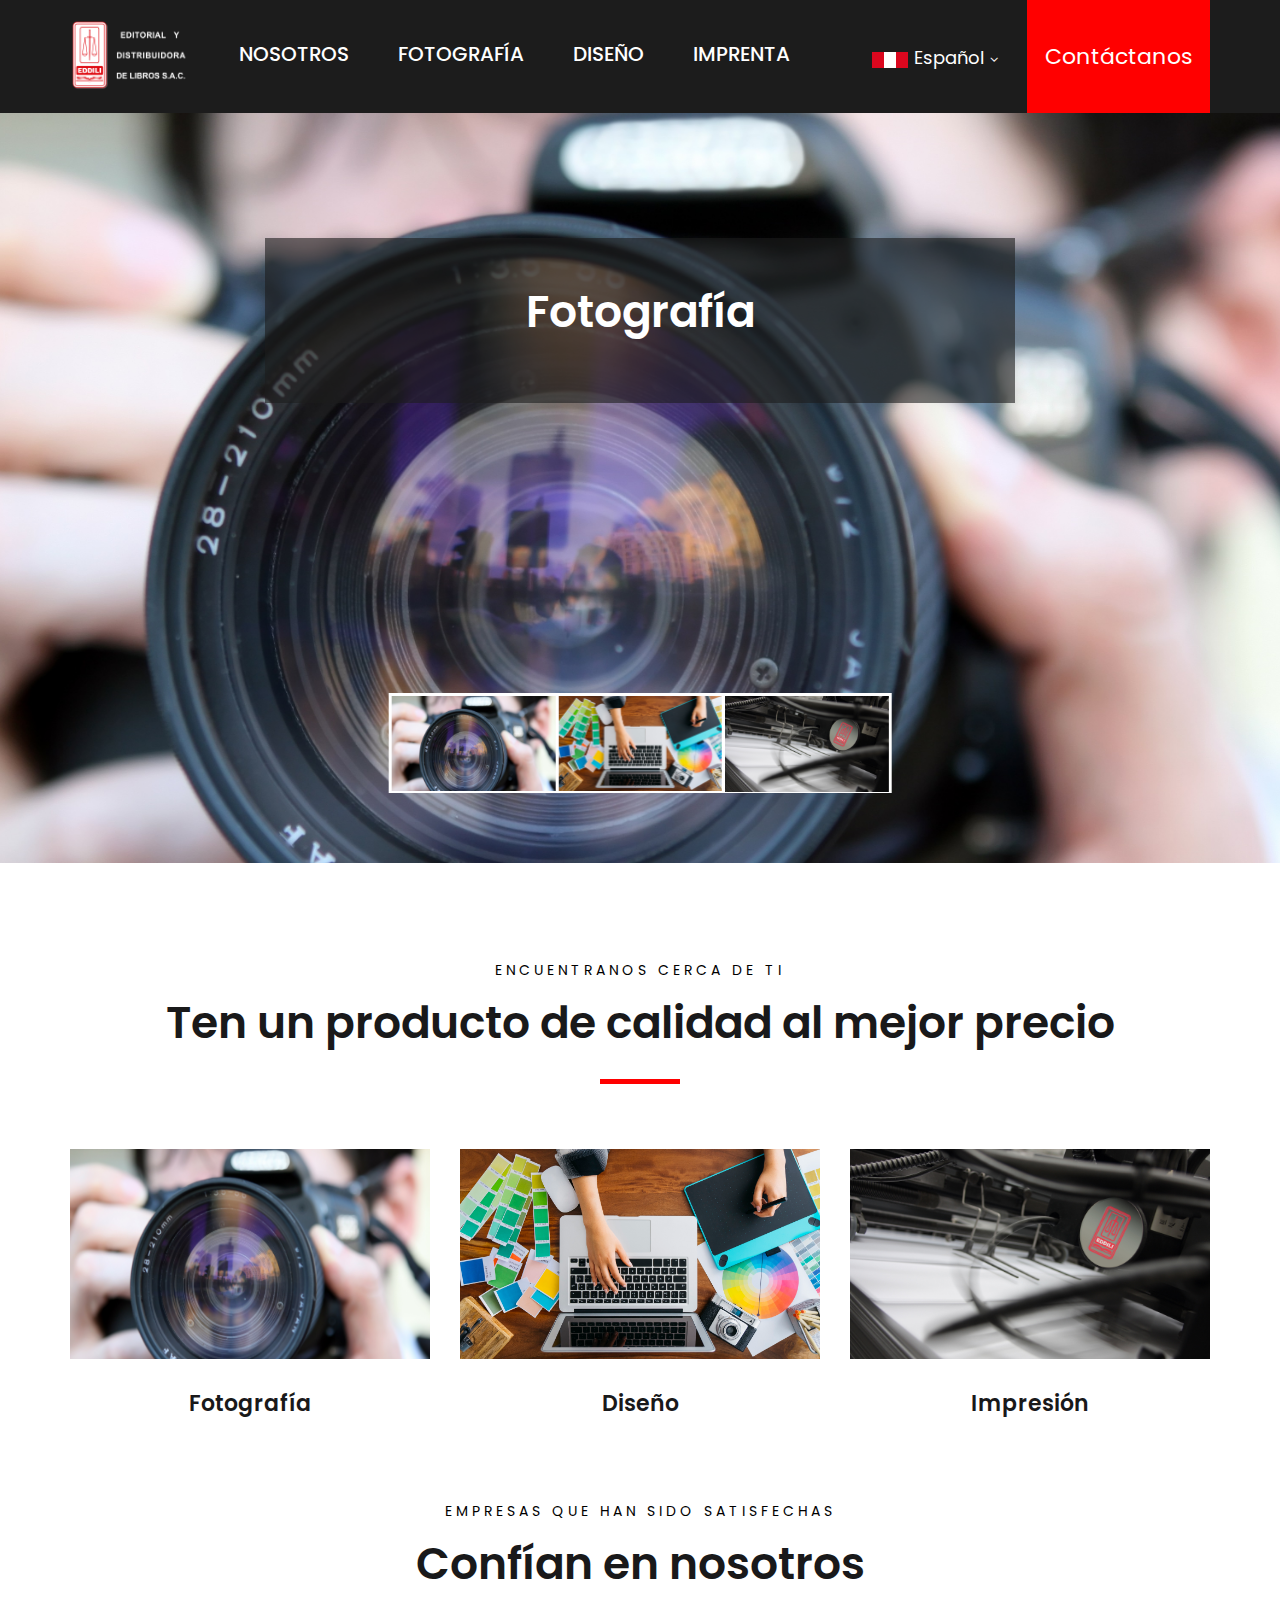
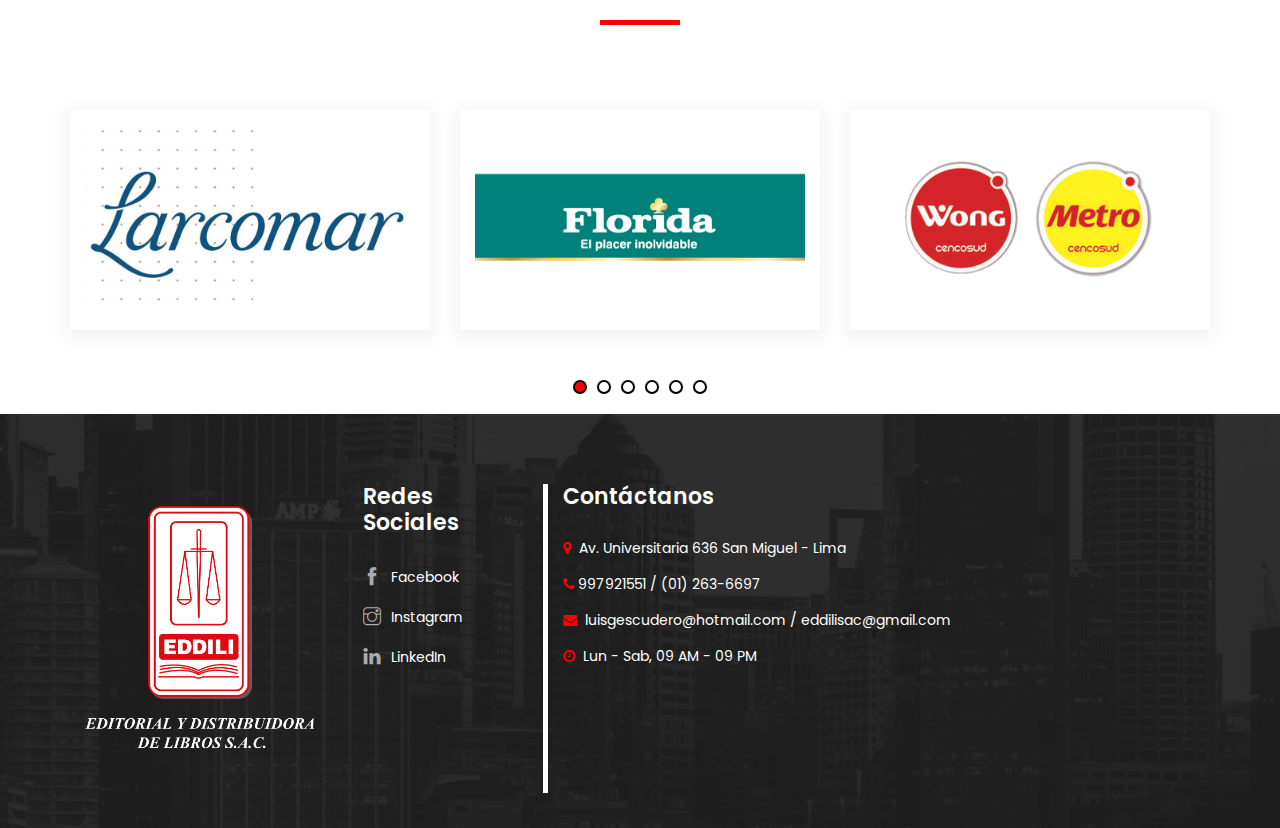
==== commit c3660c80: "Utilizacion de nuevos recursos y solucion de bugs" ====
--- a/index.html
+++ b/index.html
@@ -4,7 +4,7 @@
 <head>
     <meta charset="UTF-8">
     <meta name="description" content="Editorial y Distribuidora de Libros S.A.C.">
-    <meta name="keywords" content="Eddili, Santillana,libros, colegio, impresiones, banner">
+    <meta name="keywords" content="imprenta, papel, carton, edición, impresiones, banner">
     <meta name="viewport" content="width=device-width, initial-scale=1.0">
     <meta http-equiv="X-UA-Compatible" content="ie=edge">
     <title>Eddili S.A.C.</title>
@@ -42,7 +42,7 @@
         </div>
         <div class="language-bar">
             <div class="language-option">
-                <img src="img/Flag_of_Peru.svg.png" alt="" height="16" width="36">
+                <img src="img/shared/Flag_of_Peru.svg.png" alt="" height="16" width="36">
                 <span>Español</span>
                 <i class="fa fa-angle-down"></i>
                 <div class="flag-dropdown">
@@ -59,12 +59,11 @@
         </div>
         <nav class="main-menu">
             <ul>
-                <li class="active"><a href="./index.html">Inicio</a></li>
+                <li class="active"><a href="./index.html"></a></li>
+                <li><a href="./nosotros.html">Nosotros</a></li>
                 <li><a href="./fotografia.html">Fotografía</a></li>
-                <li><a href="./diseño.html">Diseño</a></li>
+                <li><a href="./diseno.html">Diseño</a></li>
                 <li><a href="./imprenta.html">Imprenta</a></li>
-                <li><a href="./nosotros.html">Nosotros</a></li>
-                <li><a href="./contacto.html">Contáctanos</a></li>
             </ul>
         </nav>
        
@@ -80,7 +79,7 @@
                 <div class="col-lg-8">
                     <nav class="main-menu">
                         <ul>
-                            <li><a href="./index.html"><img src="img/LOGO-2.png" alt="" height="70" width="120"></a></li>
+                            <li><a href="./index.html"><img src="img/shared/logo-texto-blanco.png" alt="" height="70" width="120"></a></li>
                             <li><a href="./nosotros.html">Nosotros</a></li>
                             <li><a href="./fotografia.html">Fotografía</a></li>
                             <li><a href="./diseno.html">Diseño</a></li>
@@ -92,7 +91,7 @@
                 <div class="col-lg-4">
                     <div class="top-right">
                         <div class="language-option">
-                            <img src="img/Flag_of_Peru.svg.png" alt="Spanish Nation" height="16" width="36">
+                            <img src="img/shared/Flag_of_Peru.svg.png" alt="Spanish Nation" height="16" width="36">
                             <span>Español</span>
                             <i class="fa fa-angle-down"></i>
                             <div class="flag-dropdown">
@@ -112,12 +111,11 @@
     
 </header>
 <!-- Header End -->
-    <!-- Header End -->
 
     <!-- Hero Section Begin -->
     <section class="hero-section">
         <div class="hero-items owl-carousel">
-            <div class="single-hero-item set-bg" data-setbg="img/foto.jpg">
+            <div class="single-hero-item set-bg" data-setbg="img/shared/imagen-camara.jpg">
                 <div class="container">
                     <div class="row">
                         <div class="col-lg-8 offset-lg-2">
@@ -131,7 +129,7 @@
                 </div>
             </div>
             
-            <div class="single-hero-item set-bg" data-setbg="img/dise.jpg">
+            <div class="single-hero-item set-bg" data-setbg="img/shared/imagen-diseno.jpg">
                 <div class="container">
                     <div class="row">
                         <div class="col-lg-8 offset-lg-2">
@@ -145,7 +143,7 @@
                 </div>
             </div>
 
-            <div class="single-hero-item set-bg" data-setbg="img/FONDO---IMPRENTA.jpg">
+            <div class="single-hero-item set-bg" data-setbg="img/shared/imagen-imprenta.jpg">
                 <div class="container">
                     <div class="row">
                         <div class="col-lg-8 offset-lg-2">
@@ -163,13 +161,13 @@
         <div class="thumbnail-pic">
             <div class="thumbs owl-carousel">
                 <div class="item">
-                    <img src="img/foto.jpg" alt="" height="95" width="150">
+                    <img src="img/shared/imagen-camara.jpg" alt="" height="95" width="150">
                 </div>
                 <div class="item">
-                    <img src="img/dise.jpg" alt="">
+                    <img src="img/shared/imagen-diseno.jpg" alt="">
                 </div>
                 <div class="item">
-                    <img src="img/FONDO---IMPRENTA.jpg" alt="">
+                    <img src="img/shared/imagen-imprenta.jpg" alt="">
                 </div>
             </div>
         </div>
@@ -192,21 +190,21 @@
             <div class="row">
                 <div class="col-lg-4">
                     <div class="single-howit-works">
-                        <img src="img/foto.jpg" alt="" height="240" width="360">
+                        <img src="img/shared/imagen-camara.jpg" alt="" height="210" width="360">
                         <h4>Fotografía</h4>
                         
                     </div>
                 </div>
                 <div class="col-lg-4">
                     <div class="single-howit-works">
-                        <img src="img/dise.jpg" alt="">
+                        <img src="img/shared/imagen-diseno.jpg" alt="" height="210" width="360">
                         <h4>Diseño</h4>
                      
                     </div>
                 </div>
                 <div class="col-lg-4">
                     <div class="single-howit-works">
-                        <img src="img/FONDO---IMPRENTA.jpg" alt="">
+                        <img src="img/shared/imagen-imprenta.jpg" alt="" height="210" width="360">
                         <h4>Impresión</h4>
                       
                     </div>
@@ -242,183 +240,176 @@
                         <div class="feature-item">
                             <div class="fi-pic set-bg">
                                 <div class="pic-tag">
-                                    <img src="img/eddili/owner/CLIENTES/Larcomar.png" alt="">
-                                </div>
-                            </div>
-                        </div>
-                    </div>
-
-                    <div class="col-lg-4">
-                        <div class="feature-item">
-                            <div class="fi-pic set-bg">
-                                <div class="pic-tag">
-                                    <img src="img/eddili/owner/CLIENTES/ATÚN FLORIDA.jpg" alt="">
-                                </div>
-                            </div>
-                        </div>
-                    </div>
-
-                    <div class="col-lg-4">
-                        <div class="feature-item">
-                            <div class="fi-pic set-bg">
-                                <div class="pic-tag">
-                                    <img src="img/eddili/owner/CLIENTES/CENCOSUD.jpg" alt="">
-                                </div>
-                            </div>
-                        </div>
-                    </div>
-
-                    <div class="col-lg-4">
-                        <div class="feature-item">
-                            <div class="fi-pic set-bg">
-                                <div class="pic-tag">
-                                    <img src="img/eddili/owner/CLIENTES/CONTOMETROS ESPECIALES.jpg" alt="">
-                                </div>
-                            </div>
-                        </div>
-                    </div>
-
-                    <div class="col-lg-4">
-                        <div class="feature-item">
-                            <div class="fi-pic set-bg">
-                                <div class="pic-tag">
-                                    <img src="img/eddili/owner/CLIENTES/CORPORACIÓN FURUKAWA.jpg" alt="">
-                                </div>
-                            </div>
-                        </div>
-                    </div>
-
-                    <div class="col-lg-4">
-                        <div class="feature-item">
-                            <div class="fi-pic set-bg">
-                                <div class="pic-tag">
-                                    <img src="img/eddili/owner/CLIENTES/GRUPO SAN PABLO.jpg" alt="">
-                                </div>
-                            </div>
-                        </div>
-                    </div>
-
-                    <div class="col-lg-4">
-                        <div class="feature-item">
-                            <div class="fi-pic set-bg">
-                                <div class="pic-tag">
-                                    <img src="img/eddili/owner/CLIENTES/IK RESTAURANTE.jpg" alt="">
-                                </div>
-                            </div>
-                        </div>
-                    </div>
-
-                    <div class="col-lg-4">
-                        <div class="feature-item">
-                            <div class="fi-pic set-bg">
-                                <div class="pic-tag">
-                                    <img src="img/eddili/owner/CLIENTES/MINKA.jpg" alt="">
-                                </div>
-                            </div>
-                        </div>
-                    </div>
-
-                    <div class="col-lg-4">
-                        <div class="feature-item">
-                            <div class="fi-pic set-bg">
-                                <div class="pic-tag">
-                                    <img src="img/eddili/owner/CLIENTES/MUNICIPALIDAD DE SAN MIGUEL.jpg" alt="">
-                                </div>
-                            </div>
-                        </div>
-                    </div>
-
-                    <div class="col-lg-4">
-                        <div class="feature-item">
-                            <div class="fi-pic set-bg">
-                                <div class="pic-tag">
-                                    <img src="img/eddili/owner/CLIENTES/TOTTUS.jpg" alt="">
-                                </div>
-                            </div>
-                        </div>
-                    </div>
-
-                    <div class="col-lg-4">
-                        <div class="feature-item">
-                            <div class="fi-pic set-bg">
-                                <div class="pic-tag">
-                                    <img src="img/eddili/owner/CLIENTES/TURRON JOEL.jpg" alt="">
-                                </div>
-                            </div>
-                        </div>
-                    </div>
-
-                    <div class="col-lg-4">
-                        <div class="feature-item">
-                            <div class="fi-pic set-bg">
-                                <div class="pic-tag">
-                                    <img src="img/eddili/owner/CLIENTES/Universidad_de_Lima_logo.png" alt="">
-                                </div>
-                            </div>
-                        </div>
-                    </div>
-
-                    <div class="col-lg-4">
-                        <div class="feature-item">
-                            <div class="fi-pic set-bg">
-                                <div class="pic-tag">
-                                    <img src="img/eddili/owner/CLIENTES/GLP.jpg" alt="">
-                                </div>
-                            </div>
-                        </div>
-                    </div>
-
-                    <div class="col-lg-4">
-                        <div class="feature-item">
-                            <div class="fi-pic set-bg">
-                                <div class="pic-tag">
-                                    <img src="img/eddili/owner/CLIENTES/KIO.jpg" alt="">
-                                </div>
-                            </div>
-                        </div>
-                    </div>
-
-                    <div class="col-lg-4">
-                        <div class="feature-item">
-                            <div class="fi-pic set-bg">
-                                <div class="pic-tag">
-                                    <img src="img/eddili/owner/CLIENTES/logo plaza norte.jpg" alt="">
-                                </div>
-                            </div>
-                        </div>
-                    </div>
-
-                    <div class="col-lg-4">
-                        <div class="feature-item">
-                            <div class="fi-pic set-bg">
-                                <div class="pic-tag">
-                                    <img src="img/eddili/owner/CLIENTES/MIS COSTILLITAS.jpg" alt="">
-                                </div>
-                            </div>
-                        </div>
-                    </div>
-
-                    <div class="col-lg-4">
-                        <div class="feature-item">
-                            <div class="fi-pic set-bg">
-                                <div class="pic-tag">
-                                    <img src="img/eddili/owner/CLIENTES/FARMAINDUSTRIA.jpg" alt="">
-                                </div>
-                            </div>
-                        </div>
-                    </div>
-
-
-                    
-
-
-
-
-                    
+                                    <img src="img/clients/logo-larcomar.png" alt="">
+                                </div>
+                            </div>
+                        </div>
+                    </div>
+
+                    <div class="col-lg-4">
+                        <div class="feature-item">
+                            <div class="fi-pic set-bg">
+                                <div class="pic-tag">
+                                    <img src="img/clients/logo-florida.jpg" alt="">
+                                </div>
+                            </div>
+                        </div>
+                    </div>
+
+                    <div class="col-lg-4">
+                        <div class="feature-item">
+                            <div class="fi-pic set-bg">
+                                <div class="pic-tag">
+                                    <img src="img/clients/logo-cencosud.jpg" alt="">
+                                </div>
+                            </div>
+                        </div>
+                    </div>
+
+                    <div class="col-lg-4">
+                        <div class="feature-item">
+                            <div class="fi-pic set-bg">
+                                <div class="pic-tag">
+                                    <img src="img/clients/logo-contometros-especiales.jpg" alt="">
+                                </div>
+                            </div>
+                        </div>
+                    </div>
+
+                    <div class="col-lg-4">
+                        <div class="feature-item">
+                            <div class="fi-pic set-bg">
+                                <div class="pic-tag">
+                                    <img src="img/clients/logo-furukawa.jpg" alt="">
+                                </div>
+                            </div>
+                        </div>
+                    </div>
+
+                    <div class="col-lg-4">
+                        <div class="feature-item">
+                            <div class="fi-pic set-bg">
+                                <div class="pic-tag">
+                                    <img src="img/clients/logo-grupo-san-pablo.jpg" alt="">
+                                </div>
+                            </div>
+                        </div>
+                    </div>
+
+                    <div class="col-lg-4">
+                        <div class="feature-item">
+                            <div class="fi-pic set-bg">
+                                <div class="pic-tag">
+                                    <img src="img/clients/logo-ik.jpg" alt="">
+                                </div>
+                            </div>
+                        </div>
+                    </div>
+
+                    <div class="col-lg-4">
+                        <div class="feature-item">
+                            <div class="fi-pic set-bg">
+                                <div class="pic-tag">
+                                    <img src="img/clients/logo-minka.jpg" alt="">
+                                </div>
+                            </div>
+                        </div>
+                    </div>
+
+                    <div class="col-lg-4">
+                        <div class="feature-item">
+                            <div class="fi-pic set-bg">
+                                <div class="pic-tag">
+                                    <img src="img/clients/logo-san-miguel.jpg" alt="">
+                                </div>
+                            </div>
+                        </div>
+                    </div>
+
+                    <div class="col-lg-4">
+                        <div class="feature-item">
+                            <div class="fi-pic set-bg">
+                                <div class="pic-tag">
+                                    <img src="img/clients/logo-tottus.jpg" alt="">
+                                </div>
+                            </div>
+                        </div>
+                    </div>
+
+                    <div class="col-lg-4">
+                        <div class="feature-item">
+                            <div class="fi-pic set-bg">
+                                <div class="pic-tag">
+                                    <img src="img/clients/logo-joel.jpg" alt="">
+                                </div>
+                            </div>
+                        </div>
+                    </div>
+
+                    <div class="col-lg-4">
+                        <div class="feature-item">
+                            <div class="fi-pic set-bg">
+                                <div class="pic-tag">
+                                    <img src="img/clients/logo-universidad-de-lima.png" alt="">
+                                </div>
+                            </div>
+                        </div>
+                    </div>
+
+                    <div class="col-lg-4">
+                        <div class="feature-item">
+                            <div class="fi-pic set-bg">
+                                <div class="pic-tag">
+                                    <img src="img/clients/logo-glp.jpg" alt="">
+                                </div>
+                            </div>
+                        </div>
+                    </div>
+
+                    <div class="col-lg-4">
+                        <div class="feature-item">
+                            <div class="fi-pic set-bg">
+                                <div class="pic-tag">
+                                    <img src="img/clients/logo-kio.jpg" alt="">
+                                </div>
+                            </div>
+                        </div>
+                    </div>
+
+                    <div class="col-lg-4">
+                        <div class="feature-item">
+                            <div class="fi-pic set-bg">
+                                <div class="pic-tag">
+                                    <img src="img/clients/logo-plaza-norte.png" alt="">
+                                </div>
+                            </div>
+                        </div>
+                    </div>
+
+                    <div class="col-lg-4">
+                        <div class="feature-item">
+                            <div class="fi-pic set-bg">
+                                <div class="pic-tag">
+                                    <img src="img/clients/logo-mis-costillitas.jpg" alt="">
+                                </div>
+                            </div>
+                        </div>
+                    </div>
+
+                    <div class="col-lg-4">
+                        <div class="feature-item">
+                            <div class="fi-pic set-bg">
+                                <div class="pic-tag">
+                                    <img src="img/clients/logo-farmaindustria.jpg" alt="">
+                                </div>
+                            </div>
+                        </div>
+                    </div> 
                 </div>
             </div>
         </div>
     </section>
+    <p> </p>
     <!-- Feature Section End -->
 
     <!-- Video Section Begin -->
@@ -434,14 +425,14 @@
  
 
   <!-- Footer Section Begin -->
- <footer class="footer-section set-bg" data-setbg="img/footer-bg.jpg">
+ <footer class="footer-section set-bg" data-setbg="img/shared/webfooter.jpg">
     <div class="container">
         <div class="footer-text">
             <div class="row">
                 <div class="col-lg-3">
                     <div class="footer-logo">
                         <div class="logo">
-                            <a href="#"><img src="img/logo_blanco.png" alt=""></a>
+                            <a href="#"><img src="img/shared/logo-vertical.png" alt=""></a>
                         </div>
                         
                     </div>
@@ -451,9 +442,9 @@
                     <div class="footer-widget">
                         <h4>Redes Sociales</h4>
                         <ul class="social">
-                            <li><i class="ti-facebook"></i> <a href="https://www.facebook.com/eddilisacperu/?modal=admin_todo_tour" target="_blank">Facebook</a></li>
+                            <li><i class="ti-facebook"></i> <a href="https://www.facebook.com/EDDILI-SAC-103010592066150/" target="_blank">Facebook</a></li>
                             <li><i class="ti-instagram"></i> <a href="https://www.instagram.com/eddilisac_peru/?hl=es-la" target="_blank">Instagram</a></li>
-                            <li><i class="ti-linkedin"></i> <a href="https://www.linkedin.com/company/eddilisacperu/?originalSubdomain=pe" target="_blank">LinkedIn</a></li>
+                            <li><i class="ti-linkedin"></i> <a href="https://www.linkedin.com/company/eddilisac/" target="_blank">LinkedIn</a></li>
                         </ul>
                     </div>
                 </div>
@@ -464,7 +455,7 @@
                         <h4>Contáctanos</h4>
                         <ul class="contact-option">
                             <li><i class="fa fa-map-marker"></i> Av. Universitaria 636 San Miguel - Lima</li>
-                            <li><i class="fa fa-phone"></i>997921551 / 01-263-6697</li>
+                            <li><i class="fa fa-phone"></i>997921551 / (01) 263-6697</li>
                             <li><i class="fa fa-envelope"></i> luisgescudero@hotmail.com / eddilisac@gmail.com</li>
                             <li><i class="fa fa-clock-o"></i> Lun - Sab, 09 AM - 09 PM</li>
                         </ul>
